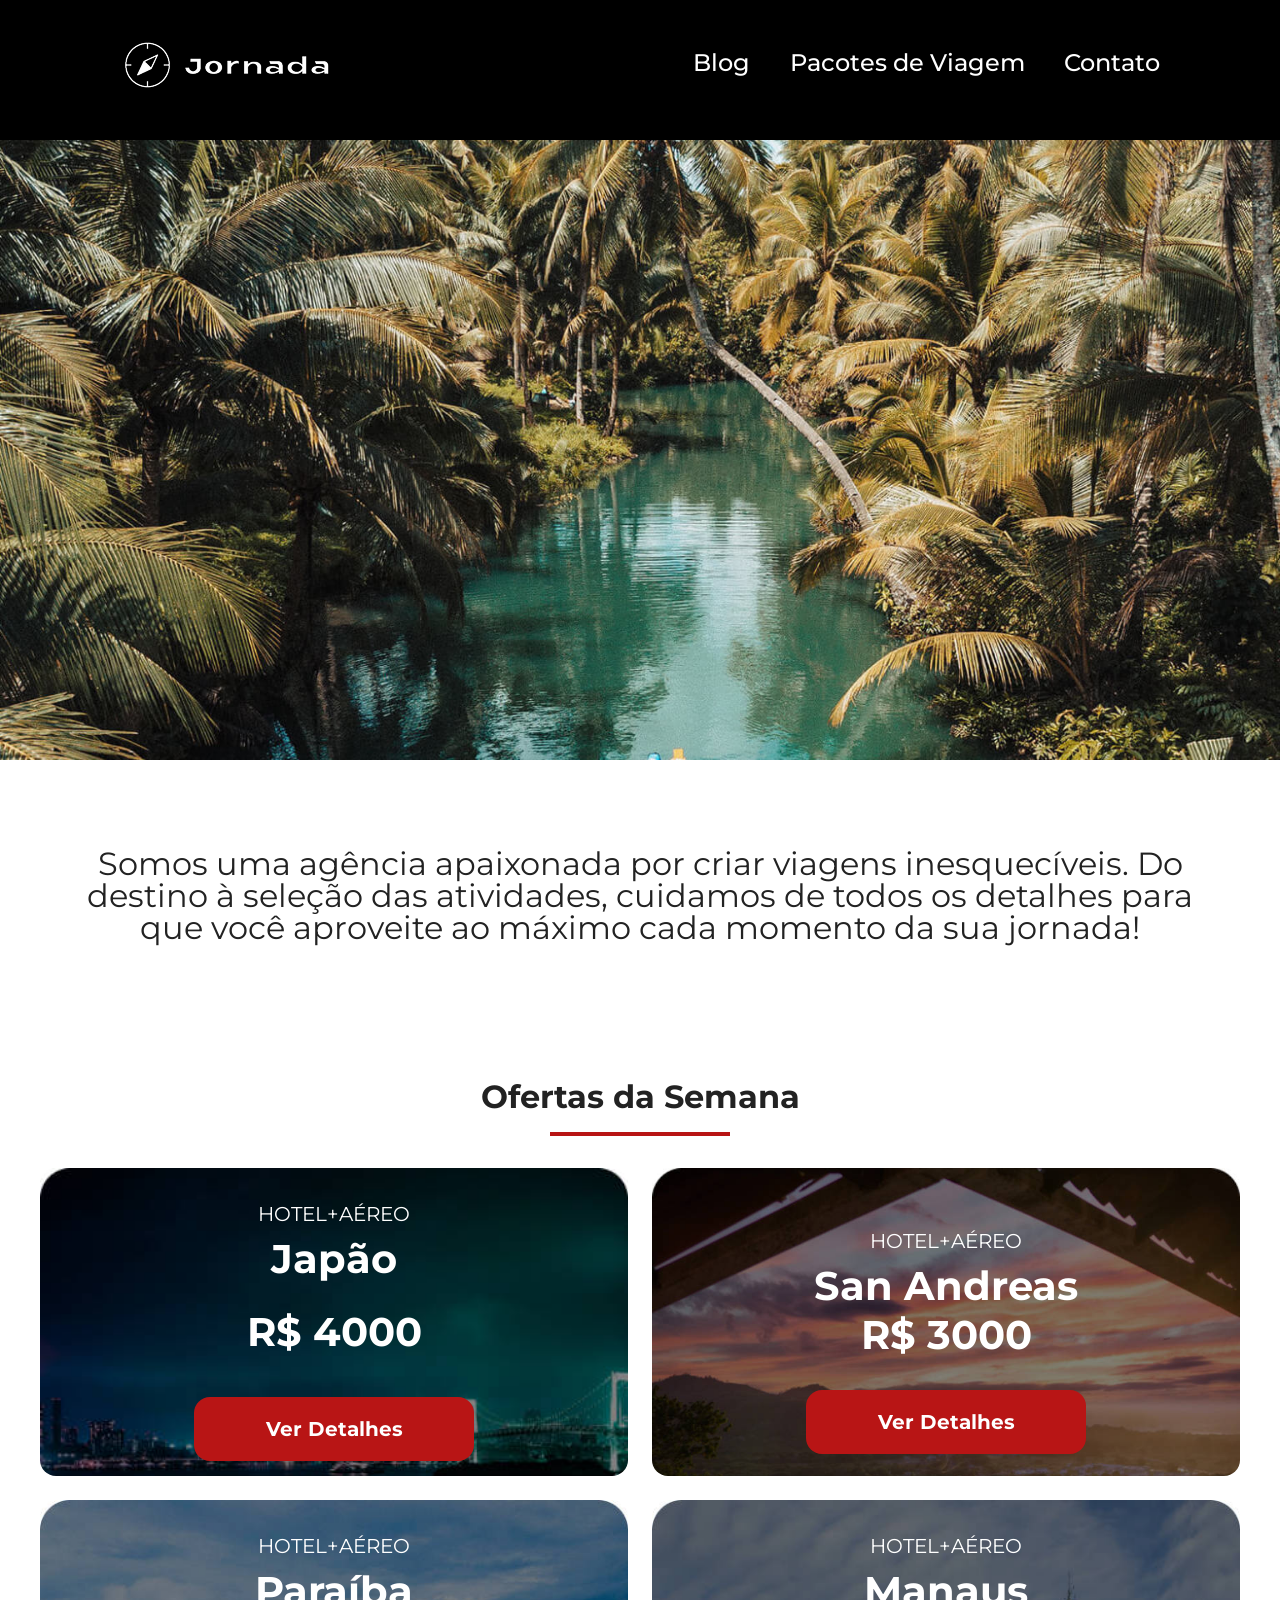
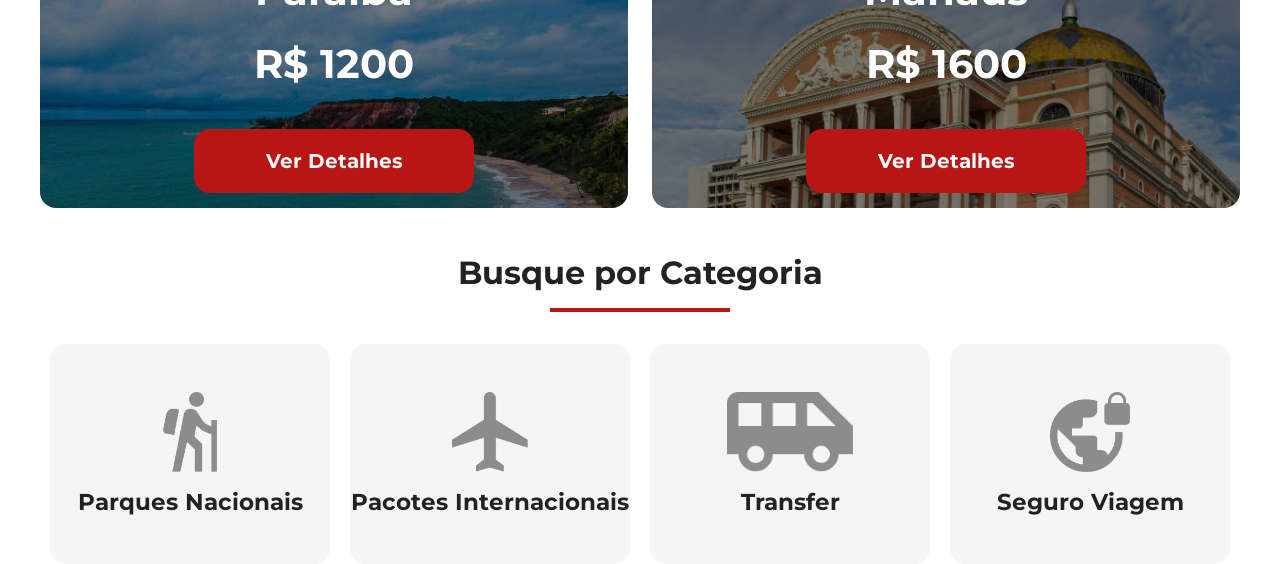
==== index.html @ b5d633c5 "Ajustes de tamanho responsivo" ====
<!doctype html>
<html lang="pt-br">

<head>
  <meta charset="UTF-8" />
  <meta name="viewport" content="width=device-width, initial-scale=1.0" />
  <link rel="stylesheet" href="css/style.css" />
  <link rel="icon" href="img/favico.png" />
  <title>Jornada Viagens</title>
</head>

<body>
  <header>
    <a class="logo" href="index.html" title="voltar para a pagina inicial">
      <img src="img/logo-preto.png" alt="Logo da Jornada" />
    </a>
    <div class="navigation-menu">
      <label for="menu">
        <img src="img/menu.png" alt="menu" />
      </label>
      <input type="checkbox" id="menu" hidden />
      <nav>
        <ul class="list-link">
          <li>
            <a href="blog.html" title="Acessar Blog" target="_blank">Blog</a>
          </li>
          <li>
            <a href="pacotes.html" title="Acessar Pacotes de Viagem" target="_blank">Pacotes de Viagem</a>
          </li>
          <li>
            <a href="contato.html" title="Acessar Contato" target="_blank">Contato</a>
          </li>
        </ul>
      </nav>
    </div>
  </header>
  <section class="hero">
    <div class="hero-img"></div>
    <h2>
      Somos uma agência apaixonada por criar viagens inesquecíveis. Do destino
      à seleção das atividades, cuidamos de todos os detalhes para que você
      aproveite ao máximo cada momento da sua jornada!
    </h2>
  </section>
  <section class="oferrs">
    <div class="section-title">
      <h2>Ofertas da Semana</h2>
      <hr />
    </div>
  </section>
  <section class="categories">
    <div class="offers-cards">
      <article class="card japao">
        <header>
          <p>HOTEL+AÉREO</p>
          <h3>Japão <br /><span> R$ 4000</span></h3>
        </header>
        <footer>
          <a href="#" class="button">Ver Detalhes</a>
        </footer>
      </article>

      <article class="card san andreas">
        <header>
          <p>HOTEL+AÉREO</p>
          <h3>San Andreas <br><span> R$ 3000</span></h3>
        </header>
        <footer>
          <a href="#" class="button">Ver Detalhes</a>
        </footer>
      </article>

      <article class="card paraiba">
        <header>
          <p>HOTEL+AÉREO</p>
          <h3>Paraíba <br /><span> R$ 1200</span></h3>
        </header>
        <footer>
          <a href="#" class="button">Ver Detalhes</a>
        </footer>
      </article>

      <article class="card manaus">
        <header>
          <p>HOTEL+AÉREO</p>
          <h3>Manaus <br /><span> R$ 1600</span></h3>
        </header>
        <footer>
          <a href="#" class="button">Ver Detalhes</a>
        </footer>
      </article>
    </div>
  </section>
  <section>
    <div class="section-title">
      <h2>Busque por Categoria</h2>
      <hr />
    </div>

    <div class="categories-container">
      <div class="categories-search">
        <img src="img/icon-pacotes-nacionais.png" alt="Icone de pacotes nacionais" class="categories-img">
        <a href="#" class="categories-a" target="_blank" title="ícone cinza representando uma pessoa viajando">Parques Nacionais</a>
      </div>
      <div class="categories-search">
        <img src="img/icon-pacotes-internacionais.png" alt="Icone de pacotes internacionais" class="categories-img">
        <a href="#" class="categories-a" target="_blank" title="ícone cinza representando um aviao">Pacotes Internacionais</a>
      </div>
      <div class="categories-search">
        <img src="img/icon-transfer.png" alt="Icone de transfer" class="categories-img">
        <a href="#" class="categories-a" target="_blank" title="ícone cinza representando um veículo">Transfer</a>
      </div>
      <div class="categories-search">
        <img src="img/icon-seguro-viagem.png" alt="Icone de seguro viagem" class="categories-img">
        <a href="#" class="categories-a" target="_blank" title="ícone cinza representando um planeta com um cadeado">Seguro Viagem</a>
      </div>
    </div>
  </section>
</body>

</html>
---- css/style.css ----
@import url(global.css);
@import url(header.css);
@import url(hero.css);
@import url(offers.css);
@import url(categories.css);
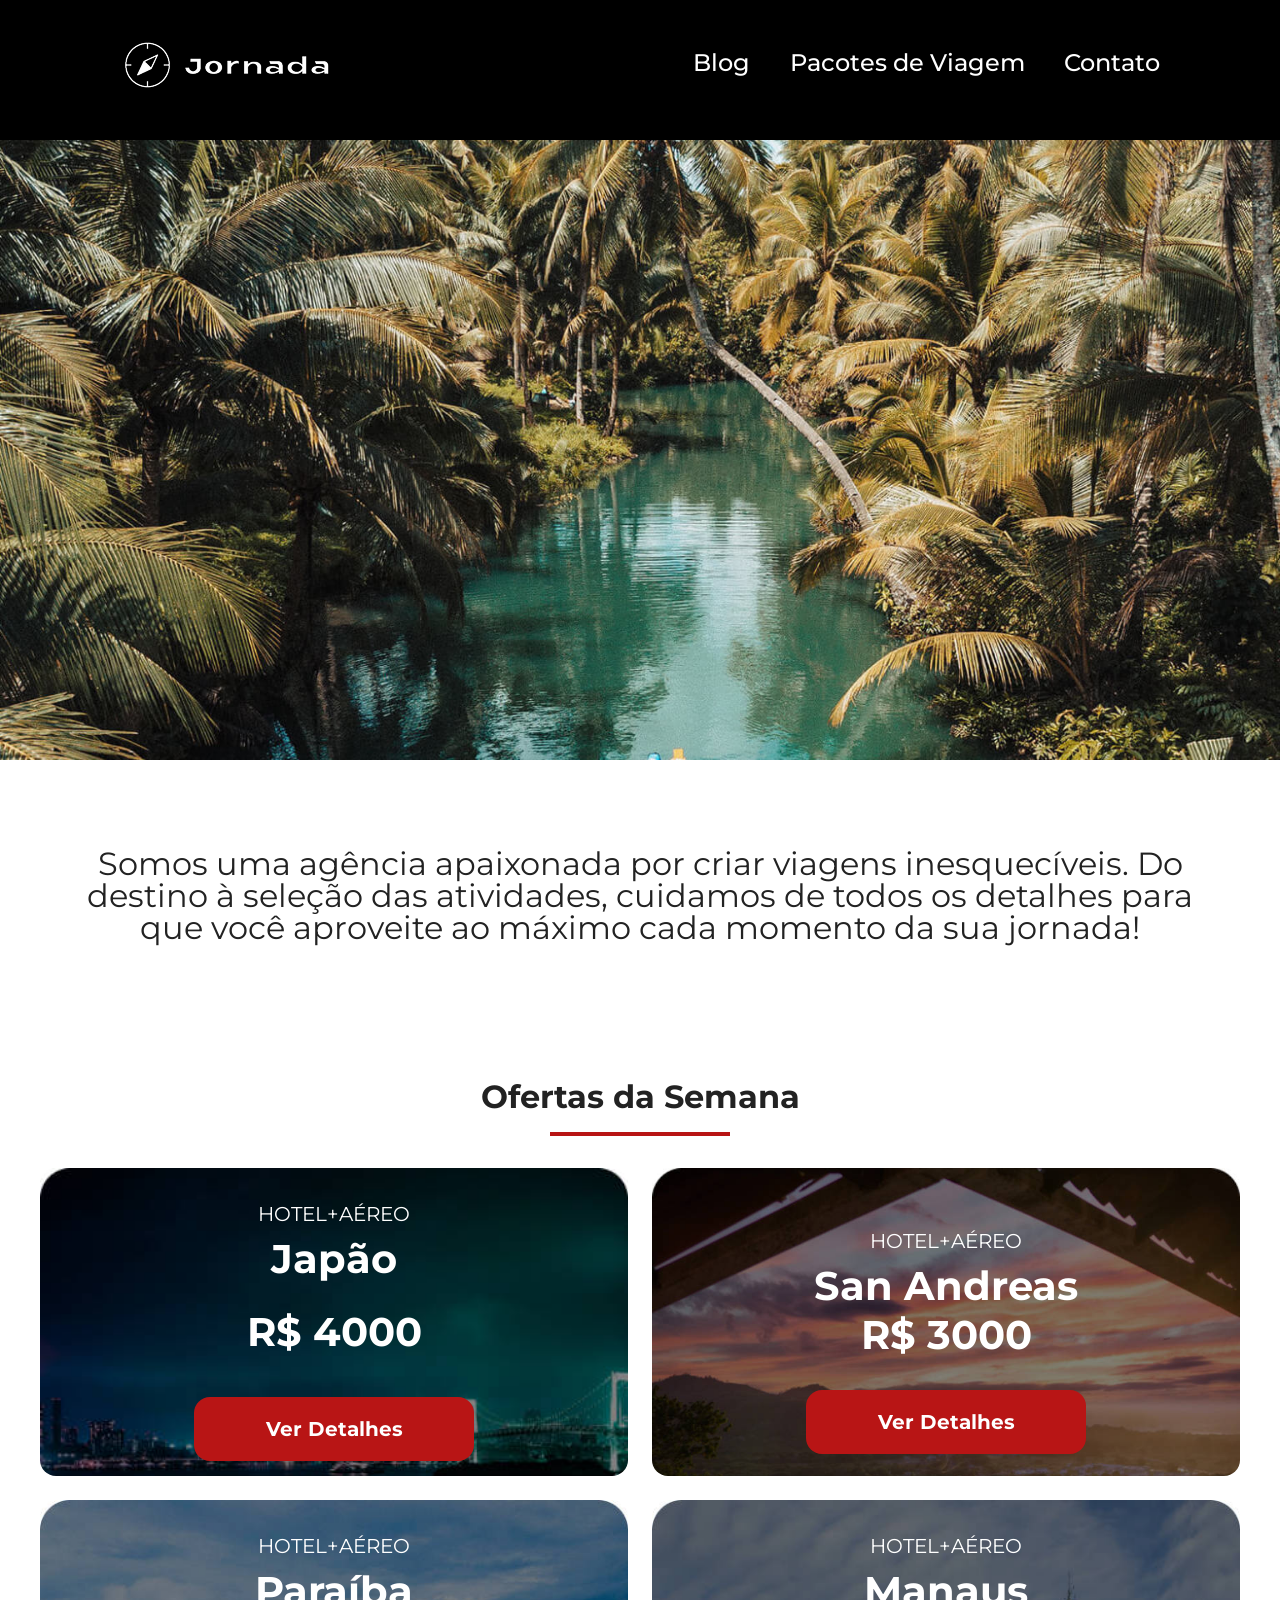
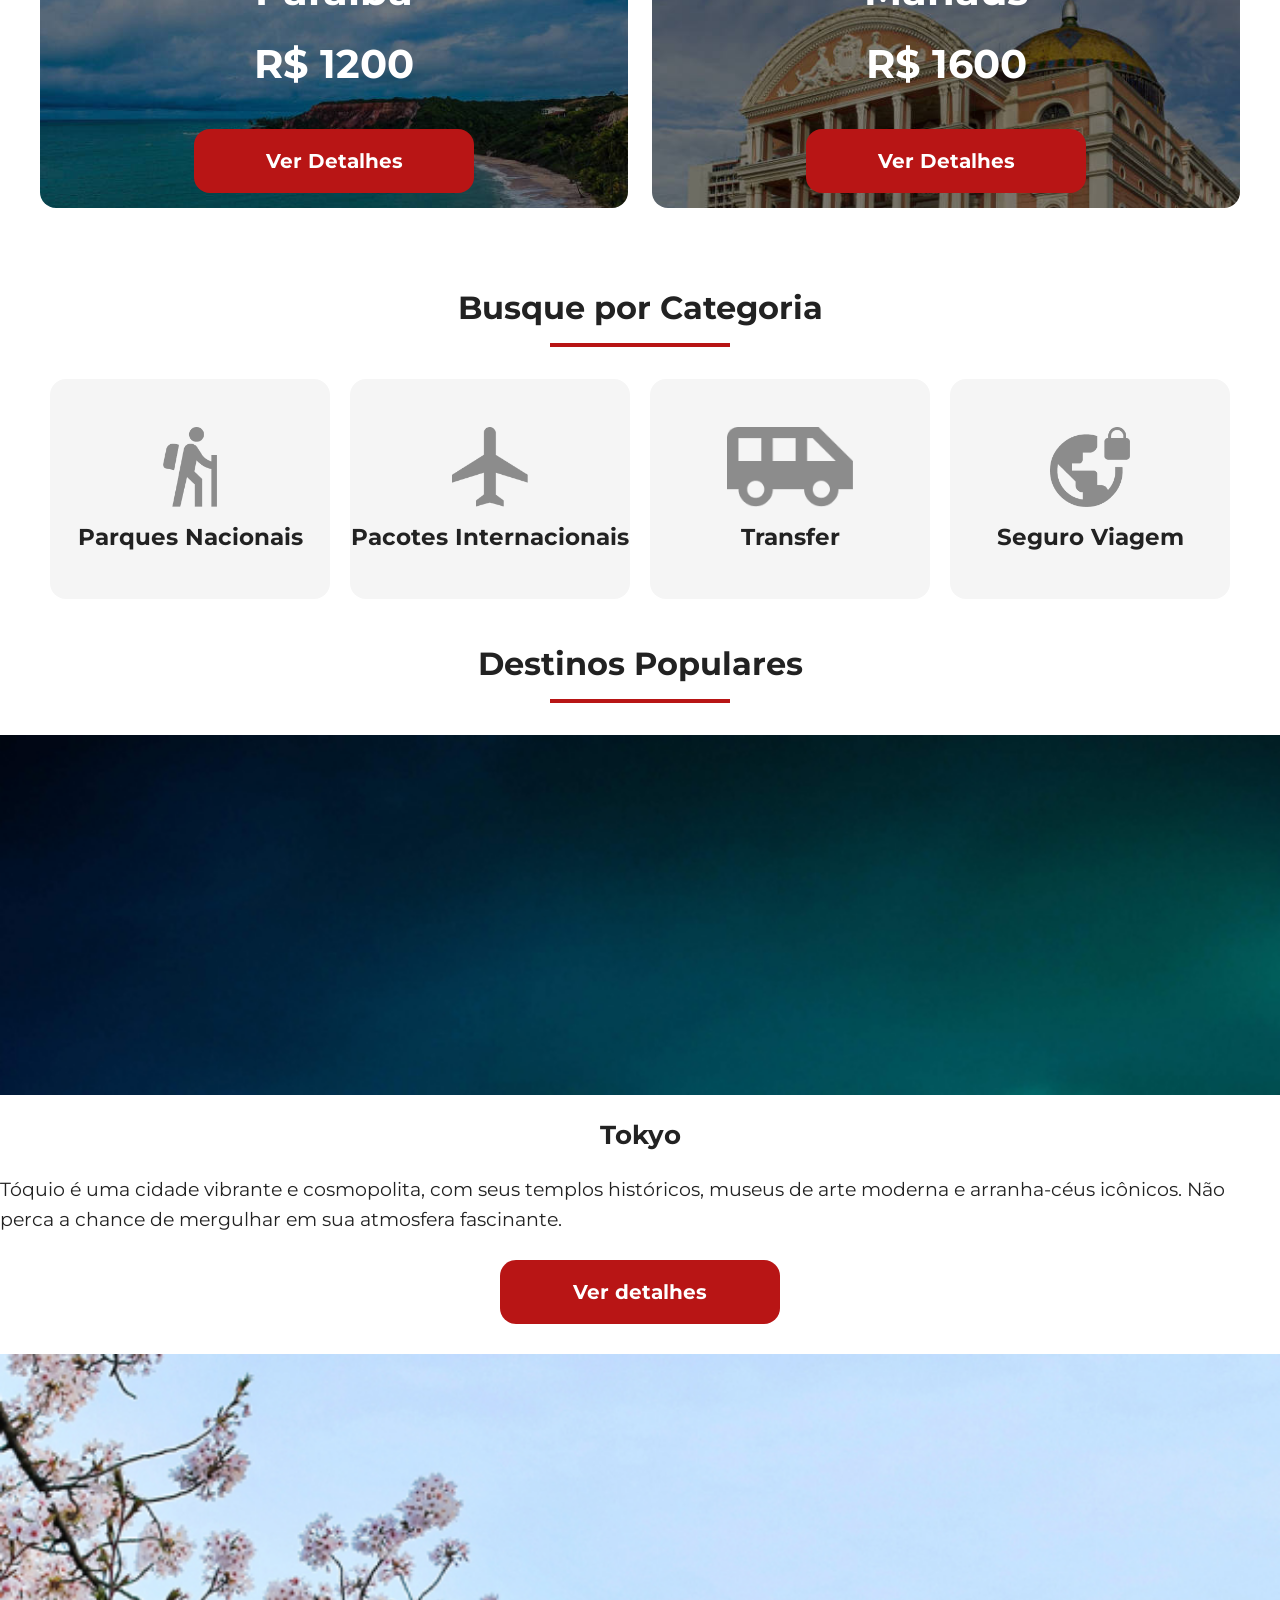
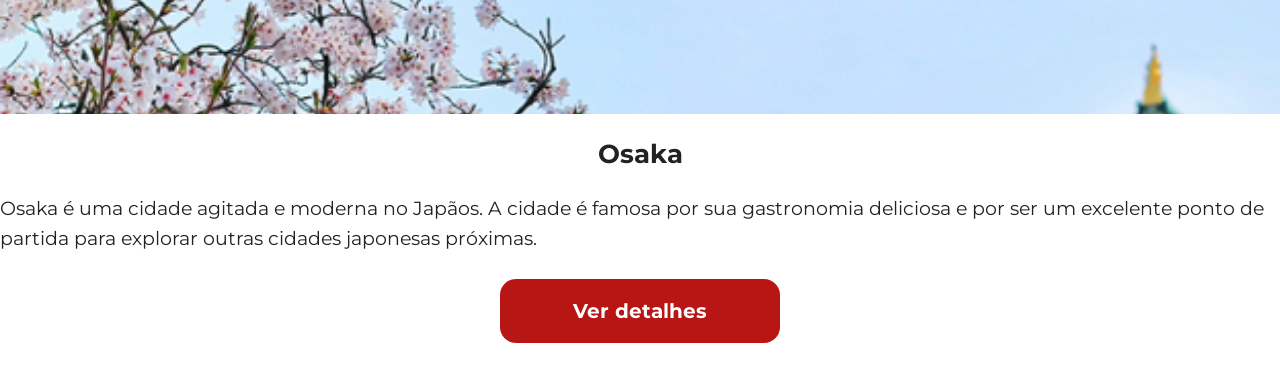
==== commit f58f5be5: "Adiciona destinos" ====
--- a/index.html
+++ b/index.html
@@ -100,11 +100,13 @@
     <div class="categories-container">
       <div class="categories-search">
         <img src="img/icon-pacotes-nacionais.png" alt="Icone de pacotes nacionais" class="categories-img">
-        <a href="#" class="categories-a" target="_blank" title="ícone cinza representando uma pessoa viajando">Parques Nacionais</a>
+        <a href="#" class="categories-a" target="_blank" title="ícone cinza representando uma pessoa viajando">Parques
+          Nacionais</a>
       </div>
       <div class="categories-search">
         <img src="img/icon-pacotes-internacionais.png" alt="Icone de pacotes internacionais" class="categories-img">
-        <a href="#" class="categories-a" target="_blank" title="ícone cinza representando um aviao">Pacotes Internacionais</a>
+        <a href="#" class="categories-a" target="_blank" title="ícone cinza representando um aviao">Pacotes
+          Internacionais</a>
       </div>
       <div class="categories-search">
         <img src="img/icon-transfer.png" alt="Icone de transfer" class="categories-img">
@@ -112,9 +114,41 @@
       </div>
       <div class="categories-search">
         <img src="img/icon-seguro-viagem.png" alt="Icone de seguro viagem" class="categories-img">
-        <a href="#" class="categories-a" target="_blank" title="ícone cinza representando um planeta com um cadeado">Seguro Viagem</a>
+        <a href="#" class="categories-a" target="_blank"
+          title="ícone cinza representando um planeta com um cadeado">Seguro Viagem</a>
       </div>
     </div>
+  </section>
+
+  <section class="destinations">
+    <div class="section-title">
+      <h2>Destinos Populares</h2>
+      <hr>
+    </div>
+    <div class="destination-items">
+      <article class="item">
+        <header>
+          <div class="destination-img-tokyo"></div>
+          <h4 class="title-destination">Tokyo</h4>
+          <p class="text-destination">Tóquio é uma cidade vibrante e cosmopolita, com seus templos históricos, museus de arte moderna e
+            arranha-céus icônicos. Não perca a chance de mergulhar em sua atmosfera fascinante.</p>
+        </header>
+        <footer class="button-destination">
+          <a href="#" class="button">Ver detalhes</a>
+        </footer>
+      </article>
+      <article class="item">
+        <header>
+          <div class="destination-img-osaka"></div>
+          <h4 class="title-destination">Osaka</h4>
+          <p class="text-destination">Osaka é uma cidade agitada e moderna no Japãos. A cidade é famosa por sua gastronomia deliciosa e por ser um excelente ponto de partida para explorar outras cidades japonesas próximas.</p>
+        </header>
+        <footer class="button-destination">
+          <a href="#" class="button">Ver detalhes</a>
+        </footer>
+      </article>
+    </div>
+
   </section>
 </body>
 
--- a/css/style.css
+++ b/css/style.css
@@ -2,4 +2,5 @@
 @import url(header.css);
 @import url(hero.css);
 @import url(offers.css);
-@import url(categories.css);+@import url(categories.css);
+@import url(destination.css);
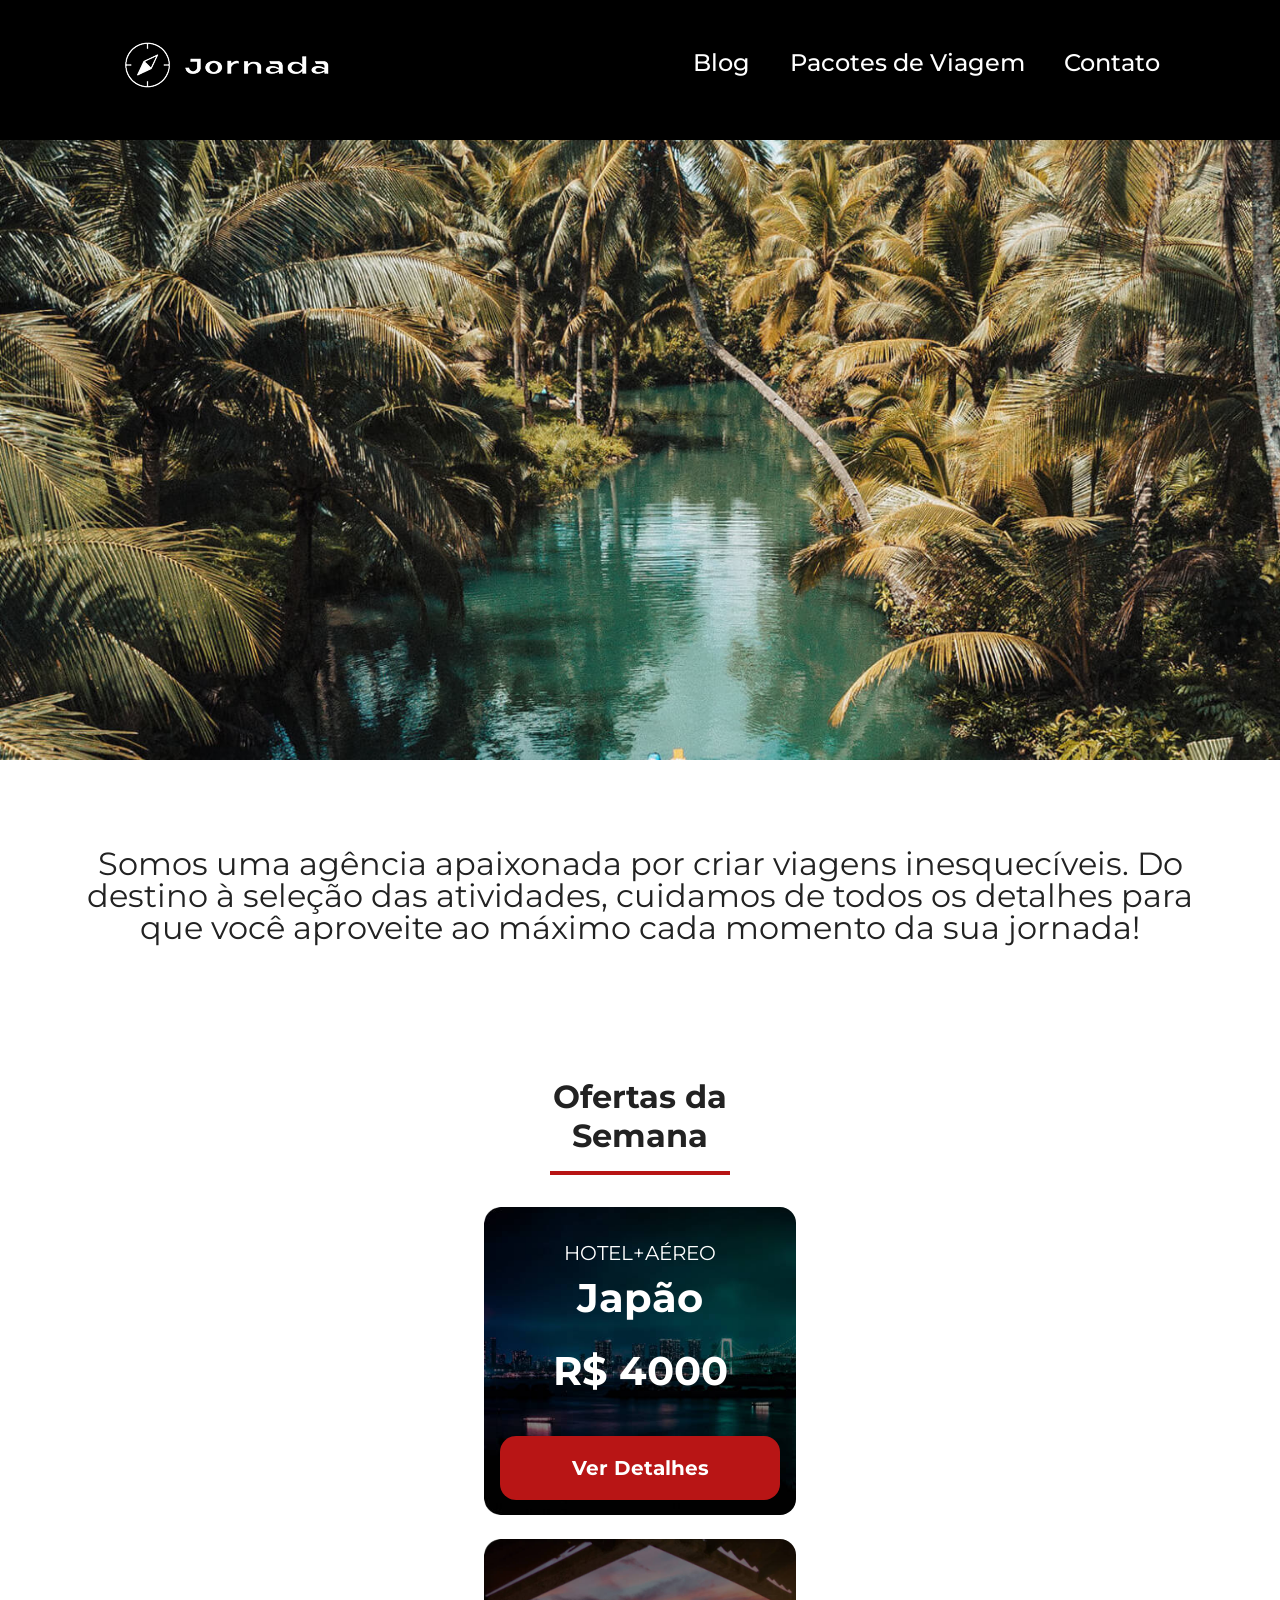
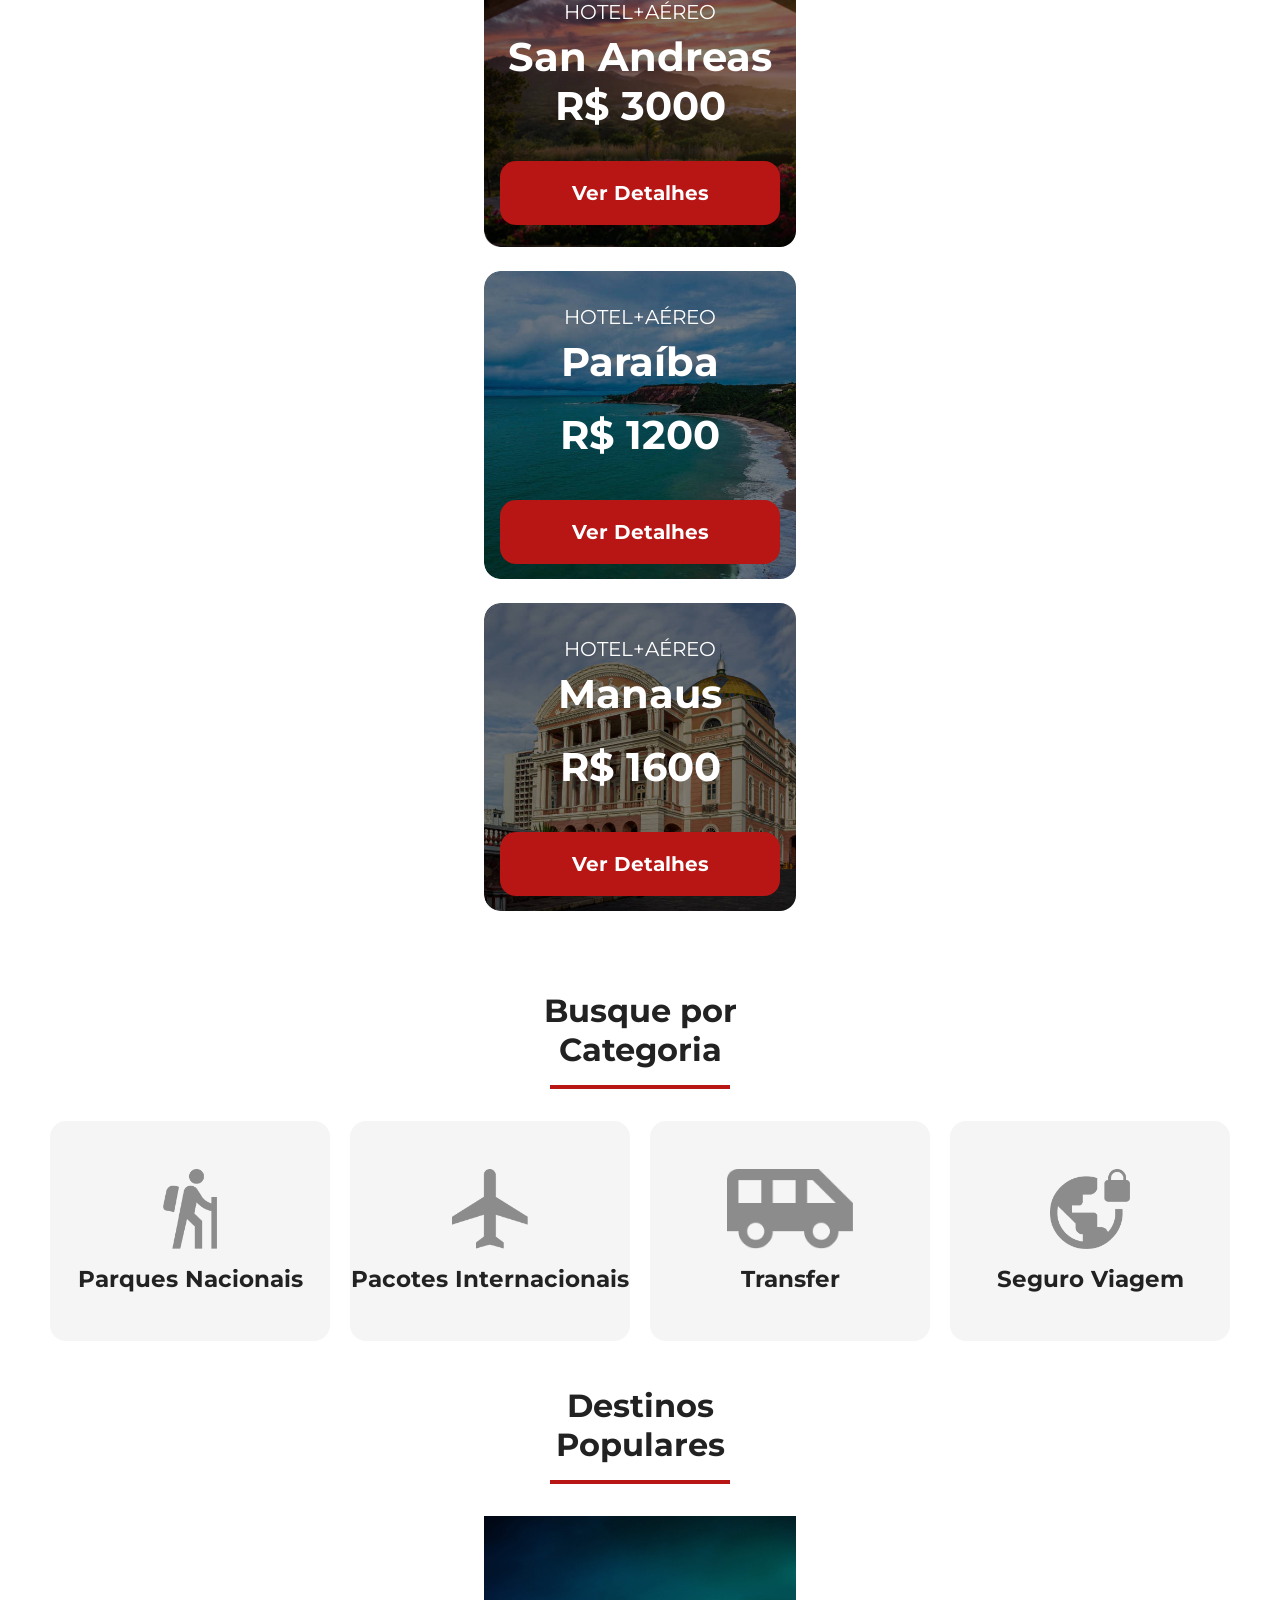
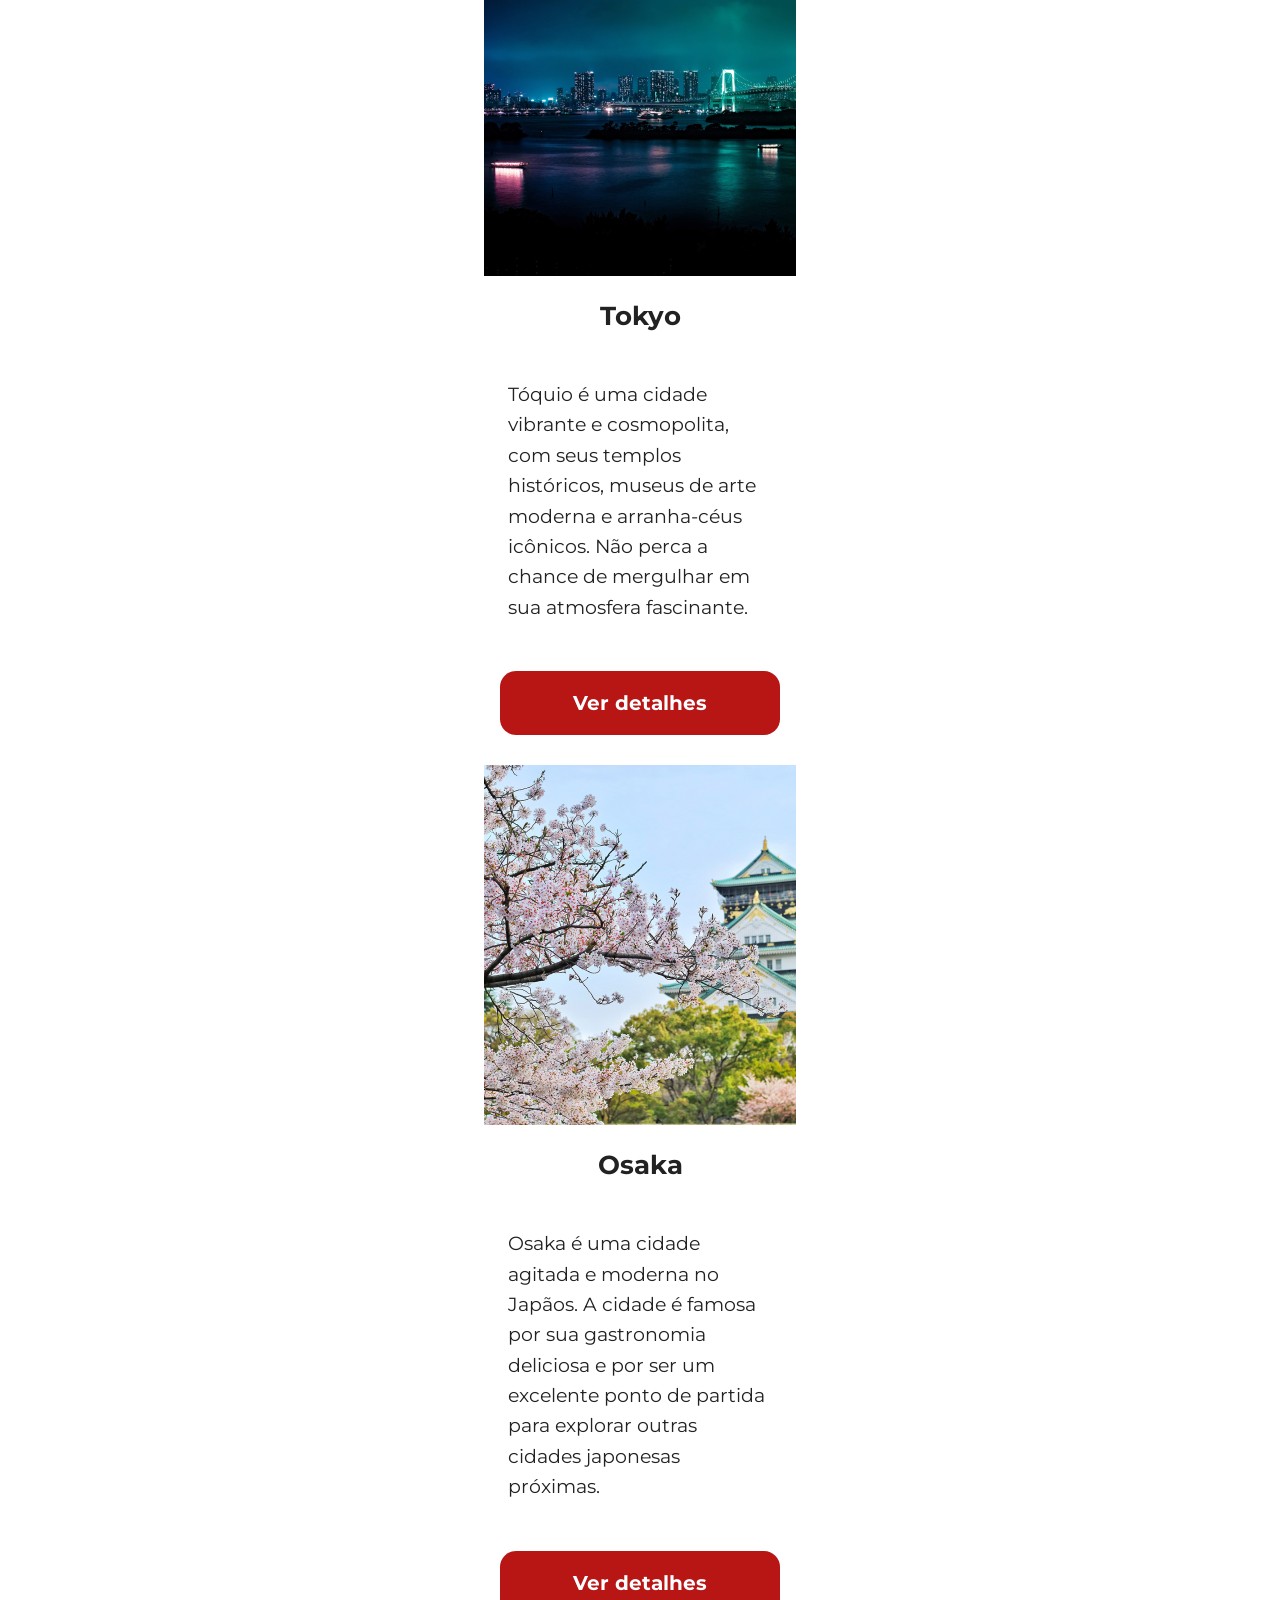
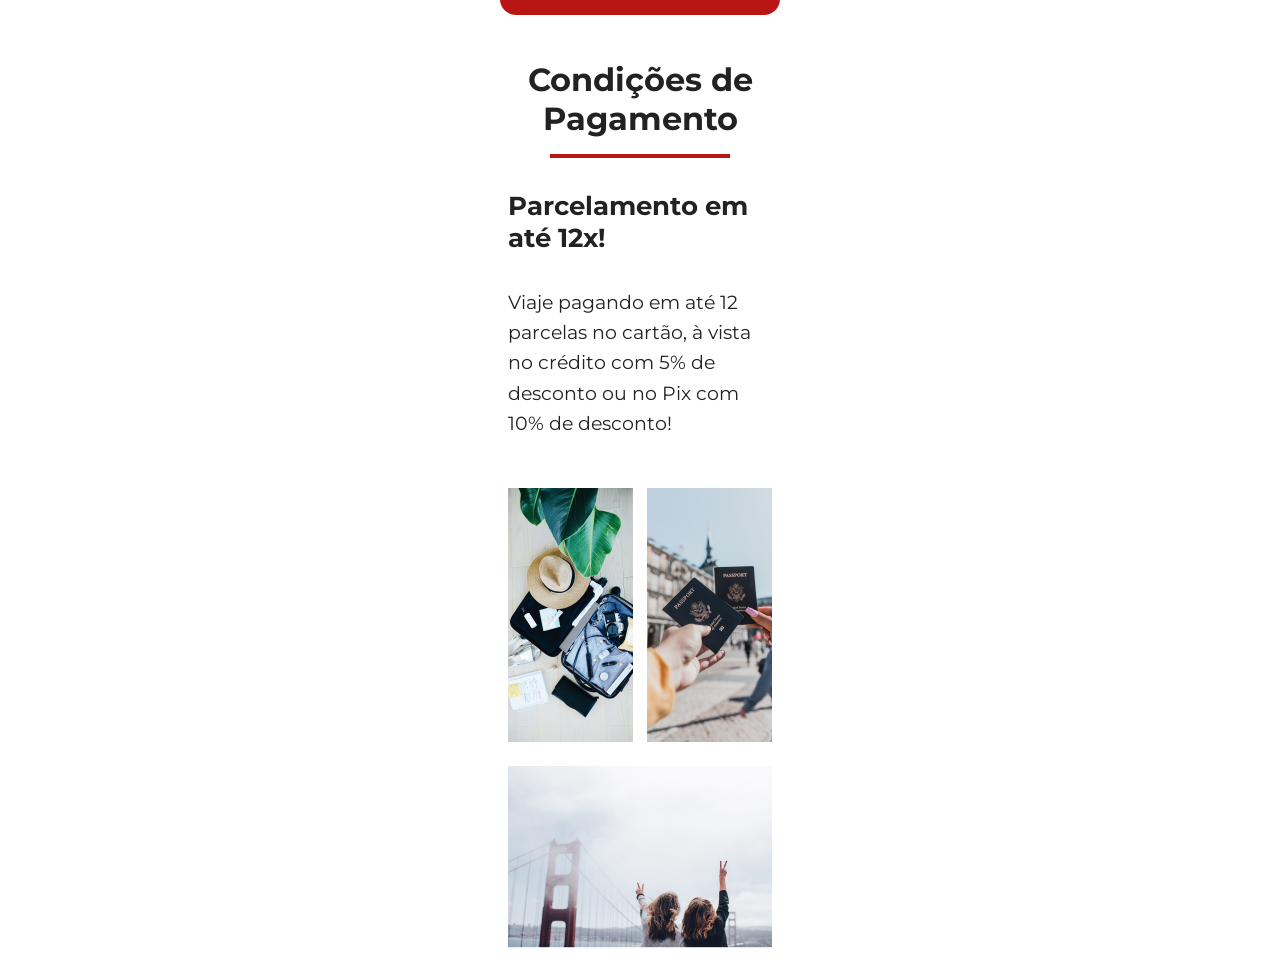
==== commit 9c58a4c2: "Adiciona area de pagamento e destinos" ====
--- a/index.html
+++ b/index.html
@@ -130,7 +130,8 @@
         <header>
           <div class="destination-img-tokyo"></div>
           <h4 class="title-destination">Tokyo</h4>
-          <p class="text-destination">Tóquio é uma cidade vibrante e cosmopolita, com seus templos históricos, museus de arte moderna e
+          <p class="text-destination">Tóquio é uma cidade vibrante e cosmopolita, com seus templos históricos, museus de
+            arte moderna e
             arranha-céus icônicos. Não perca a chance de mergulhar em sua atmosfera fascinante.</p>
         </header>
         <footer class="button-destination">
@@ -141,13 +142,35 @@
         <header>
           <div class="destination-img-osaka"></div>
           <h4 class="title-destination">Osaka</h4>
-          <p class="text-destination">Osaka é uma cidade agitada e moderna no Japãos. A cidade é famosa por sua gastronomia deliciosa e por ser um excelente ponto de partida para explorar outras cidades japonesas próximas.</p>
+          <p class="text-destination">Osaka é uma cidade agitada e moderna no Japãos. A cidade é famosa por sua
+            gastronomia deliciosa e por ser um excelente ponto de partida para explorar outras cidades japonesas
+            próximas.</p>
         </header>
         <footer class="button-destination">
           <a href="#" class="button">Ver detalhes</a>
         </footer>
       </article>
     </div>
+  </section>
+
+  <section>
+    <div class="section-title">
+      <h2>Condições de Pagamento</h2>
+      <hr>
+    </div>
+    <div>
+      <h4 class="title-payment">Parcelamento em até 12x!</h4>
+      <p class="text-payment">Viaje pagando em até 12 parcelas no cartão, à vista no crédito com 5% de desconto ou no
+        Pix com 10% de desconto! </p>
+    </div>
+
+    <article class="img-trip">
+      <div class="trip1"></div>
+      <div class="trip2"></div>
+    </article>
+    <article class="img-full-trip">
+      <div class="trip3"></div>
+    </article>
 
   </section>
 </body>
--- a/css/style.css
+++ b/css/style.css
@@ -3,4 +3,5 @@
 @import url(hero.css);
 @import url(offers.css);
 @import url(categories.css);
-@import url(destination.css);+@import url(destination.css);
+@import url(payment.css);
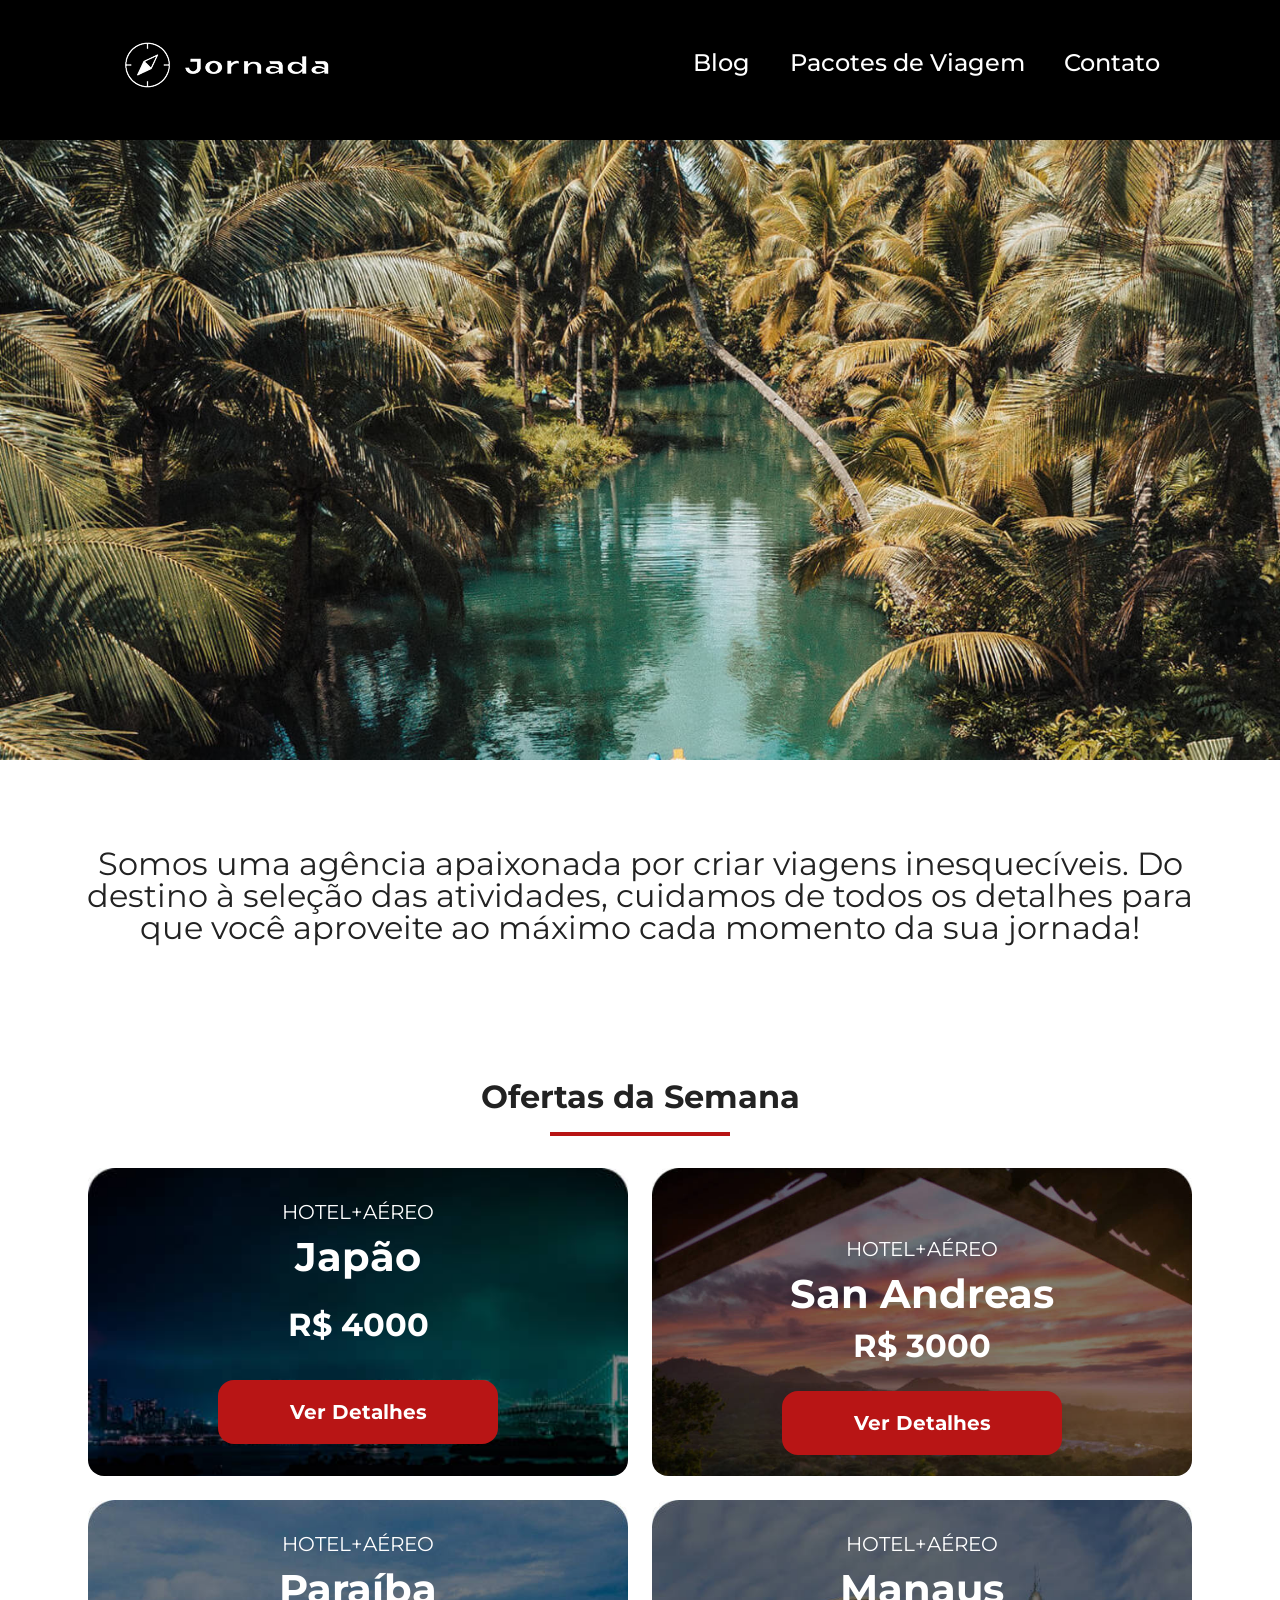
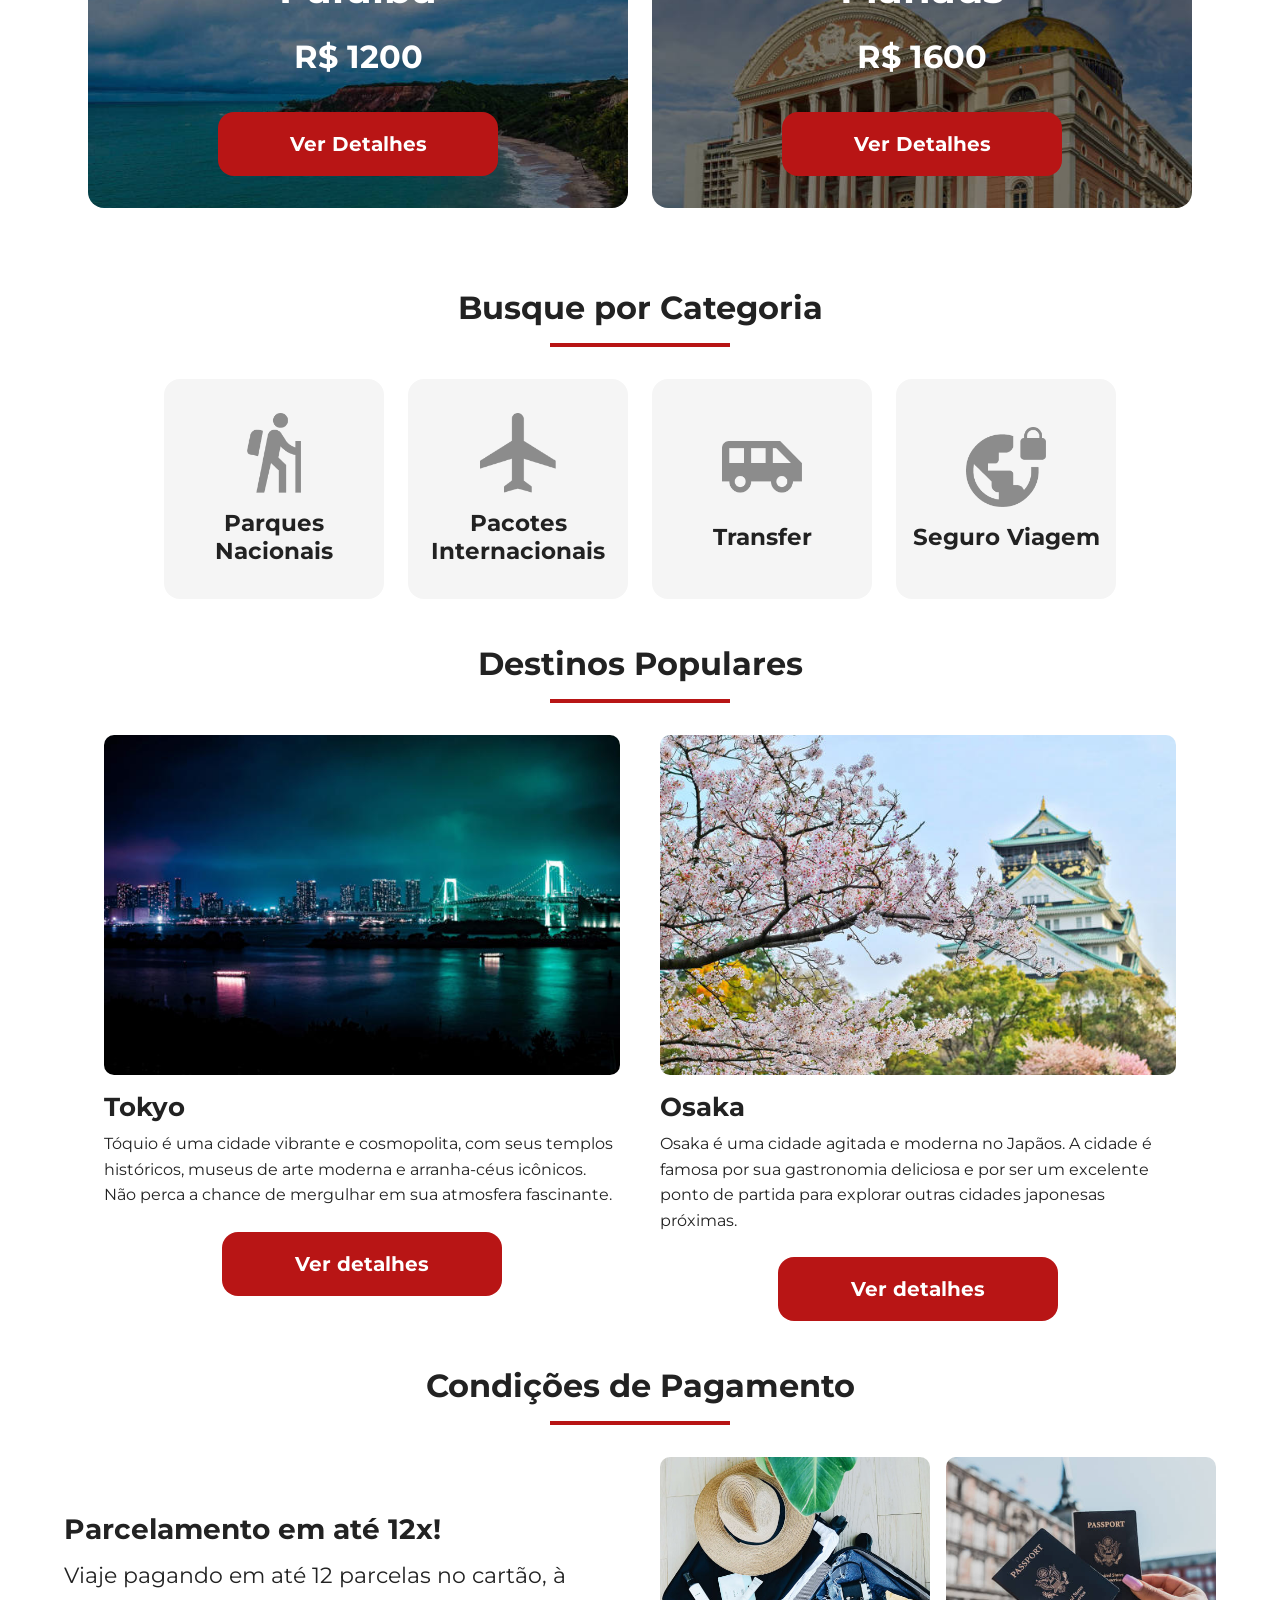
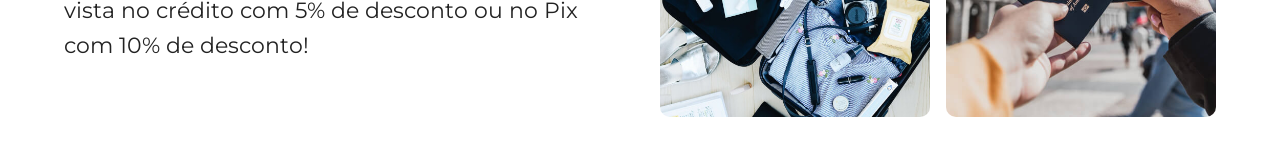
==== commit 599d3007: "Correcao de tamanhos responsivos" ====
--- a/index.html
+++ b/index.html
@@ -135,7 +135,7 @@
             arranha-céus icônicos. Não perca a chance de mergulhar em sua atmosfera fascinante.</p>
         </header>
         <footer class="button-destination">
-          <a href="#" class="button">Ver detalhes</a>
+          <a href="#" class="button"> Ver detalhes</a>
         </footer>
       </article>
       <article class="item">
@@ -153,24 +153,28 @@
     </div>
   </section>
 
-  <section>
-    <div class="section-title">
-      <h2>Condições de Pagamento</h2>
-      <hr>
-    </div>
-    <div>
+  <section> 
+  <div class="section-title">
+    <h2>Condições de Pagamento</h2>
+    <hr>
+  </div>
+
+  <div class="payment-content">
+    <div class="payment-text">
       <h4 class="title-payment">Parcelamento em até 12x!</h4>
-      <p class="text-payment">Viaje pagando em até 12 parcelas no cartão, à vista no crédito com 5% de desconto ou no
-        Pix com 10% de desconto! </p>
+      <p class="text-payment">Viaje pagando em até 12 parcelas no cartão, à vista no crédito com 5% de desconto ou no Pix com 10% de desconto!</p>
     </div>
 
     <article class="img-trip">
       <div class="trip1"></div>
       <div class="trip2"></div>
     </article>
-    <article class="img-full-trip">
-      <div class="trip3"></div>
-    </article>
+  </div> 
+
+  <article class="img-full-trip">
+    <div class="trip3"></div>
+  </article>
+</section>
 
   </section>
 </body>
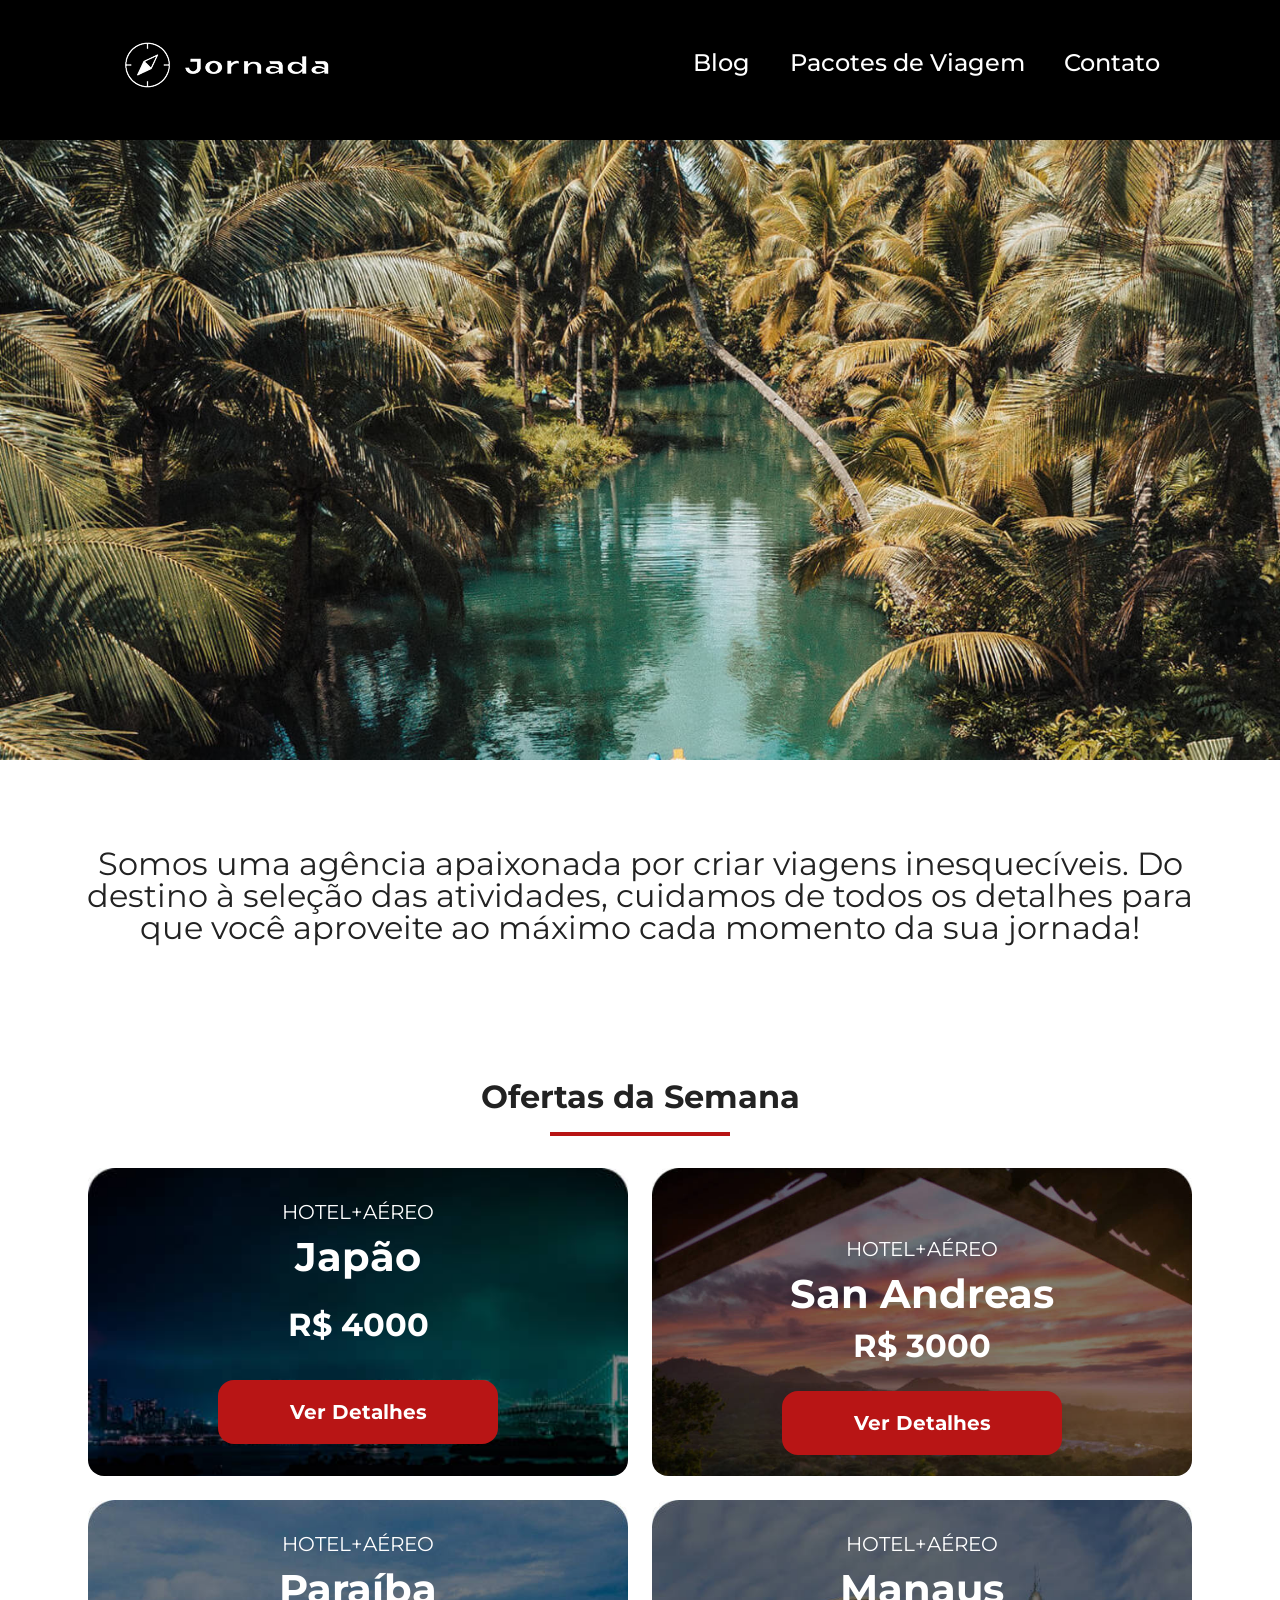
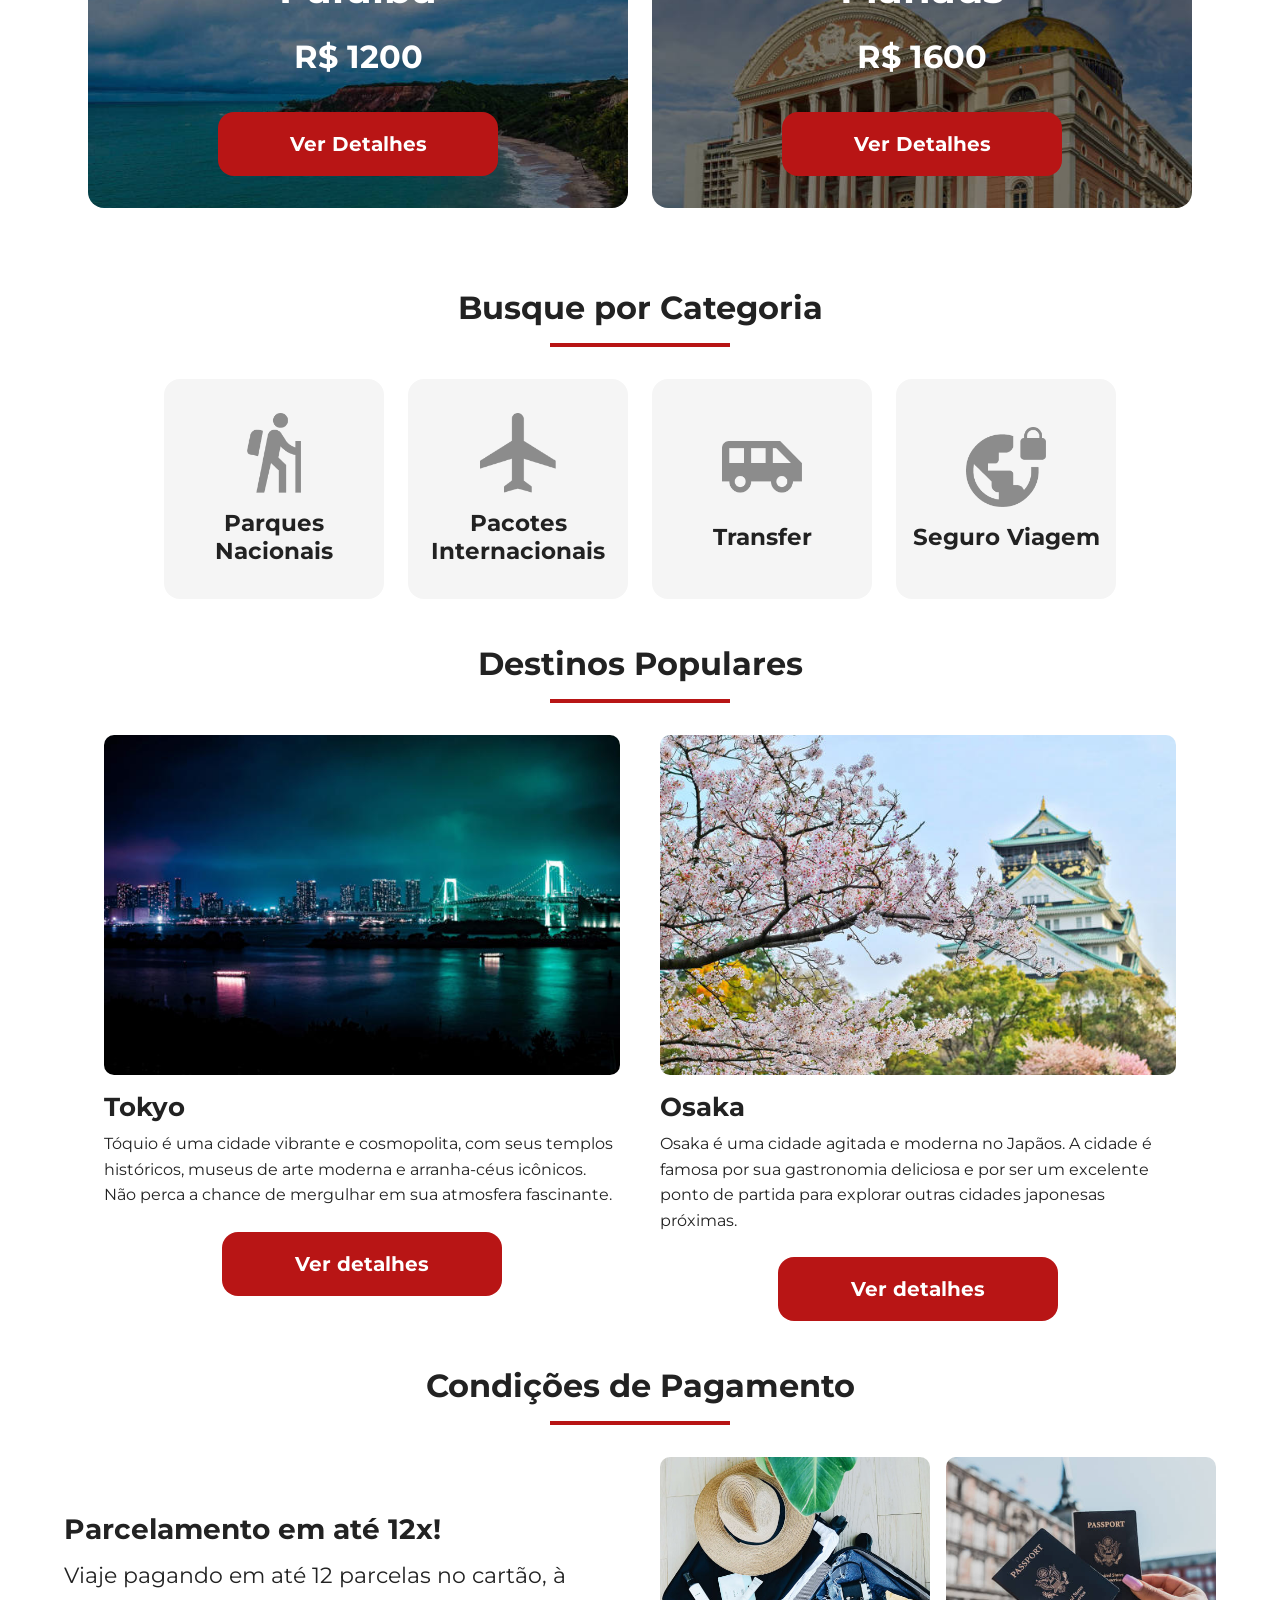
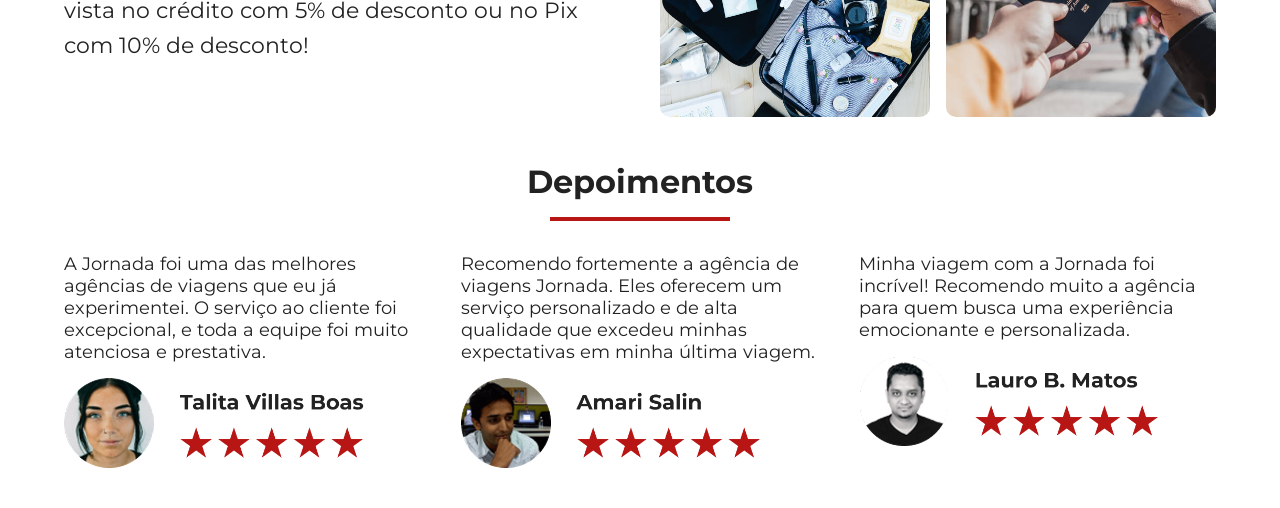
==== commit 72d86cbe: "Adiciona campo de feedback" ====
--- a/index.html
+++ b/index.html
@@ -153,29 +153,52 @@
     </div>
   </section>
 
-  <section> 
-  <div class="section-title">
-    <h2>Condições de Pagamento</h2>
-    <hr>
-  </div>
-
-  <div class="payment-content">
-    <div class="payment-text">
-      <h4 class="title-payment">Parcelamento em até 12x!</h4>
-      <p class="text-payment">Viaje pagando em até 12 parcelas no cartão, à vista no crédito com 5% de desconto ou no Pix com 10% de desconto!</p>
-    </div>
-
-    <article class="img-trip">
-      <div class="trip1"></div>
-      <div class="trip2"></div>
+  <section>
+    <div class="section-title">
+      <h2>Condições de Pagamento</h2>
+      <hr>
+    </div>
+
+    <div class="payment-content">
+      <div class="payment-text">
+        <h4 class="title-payment">Parcelamento em até 12x!</h4>
+        <p class="text-payment">Viaje pagando em até 12 parcelas no cartão, à vista no crédito com 5% de desconto ou no
+          Pix com 10% de desconto!</p>
+      </div>
+
+      <article class="img-trip">
+        <div class="trip1"></div>
+        <div class="trip2"></div>
+      </article>
+    </div>
+
+    <article class="img-full-trip">
+      <div class="trip3"></div>
     </article>
-  </div> 
-
-  <article class="img-full-trip">
-    <div class="trip3"></div>
-  </article>
-</section>
-
+  </section>
+
+  <section class="feedbacks">
+    <div class="section-title">
+      <h2>Depoimentos</h2>
+      <hr>
+    </div>
+    <div class="feedbacks-container">
+      <div class="feedback-item">
+        <p class="text-feedback">A Jornada foi uma das melhores agências de viagens que eu já experimentei. O serviço ao
+          cliente foi excepcional, e toda a equipe foi muito atenciosa e prestativa.</p>
+        <div class="feedback-talita"></div>
+      </div>
+      <div class="feedback-item">
+        <p class="text-feedback">Recomendo fortemente a agência de viagens Jornada. Eles oferecem um serviço
+          personalizado e de alta qualidade que excedeu minhas expectativas em minha última viagem.</p>
+        <div class="feedback-amari"></div>
+      </div>
+      <div class="feedback-item">
+        <p class="text-feedback">Minha viagem com a Jornada foi incrível! Recomendo muito a agência para quem busca uma
+          experiência emocionante e personalizada.</p>
+        <div class="feedback-lauro"></div>
+      </div>
+    </div>
   </section>
 </body>
 
--- a/css/style.css
+++ b/css/style.css
@@ -4,4 +4,5 @@
 @import url(offers.css);
 @import url(categories.css);
 @import url(destination.css);
-@import url(payment.css);+@import url(payment.css);
+@import url(feedbacks.css);
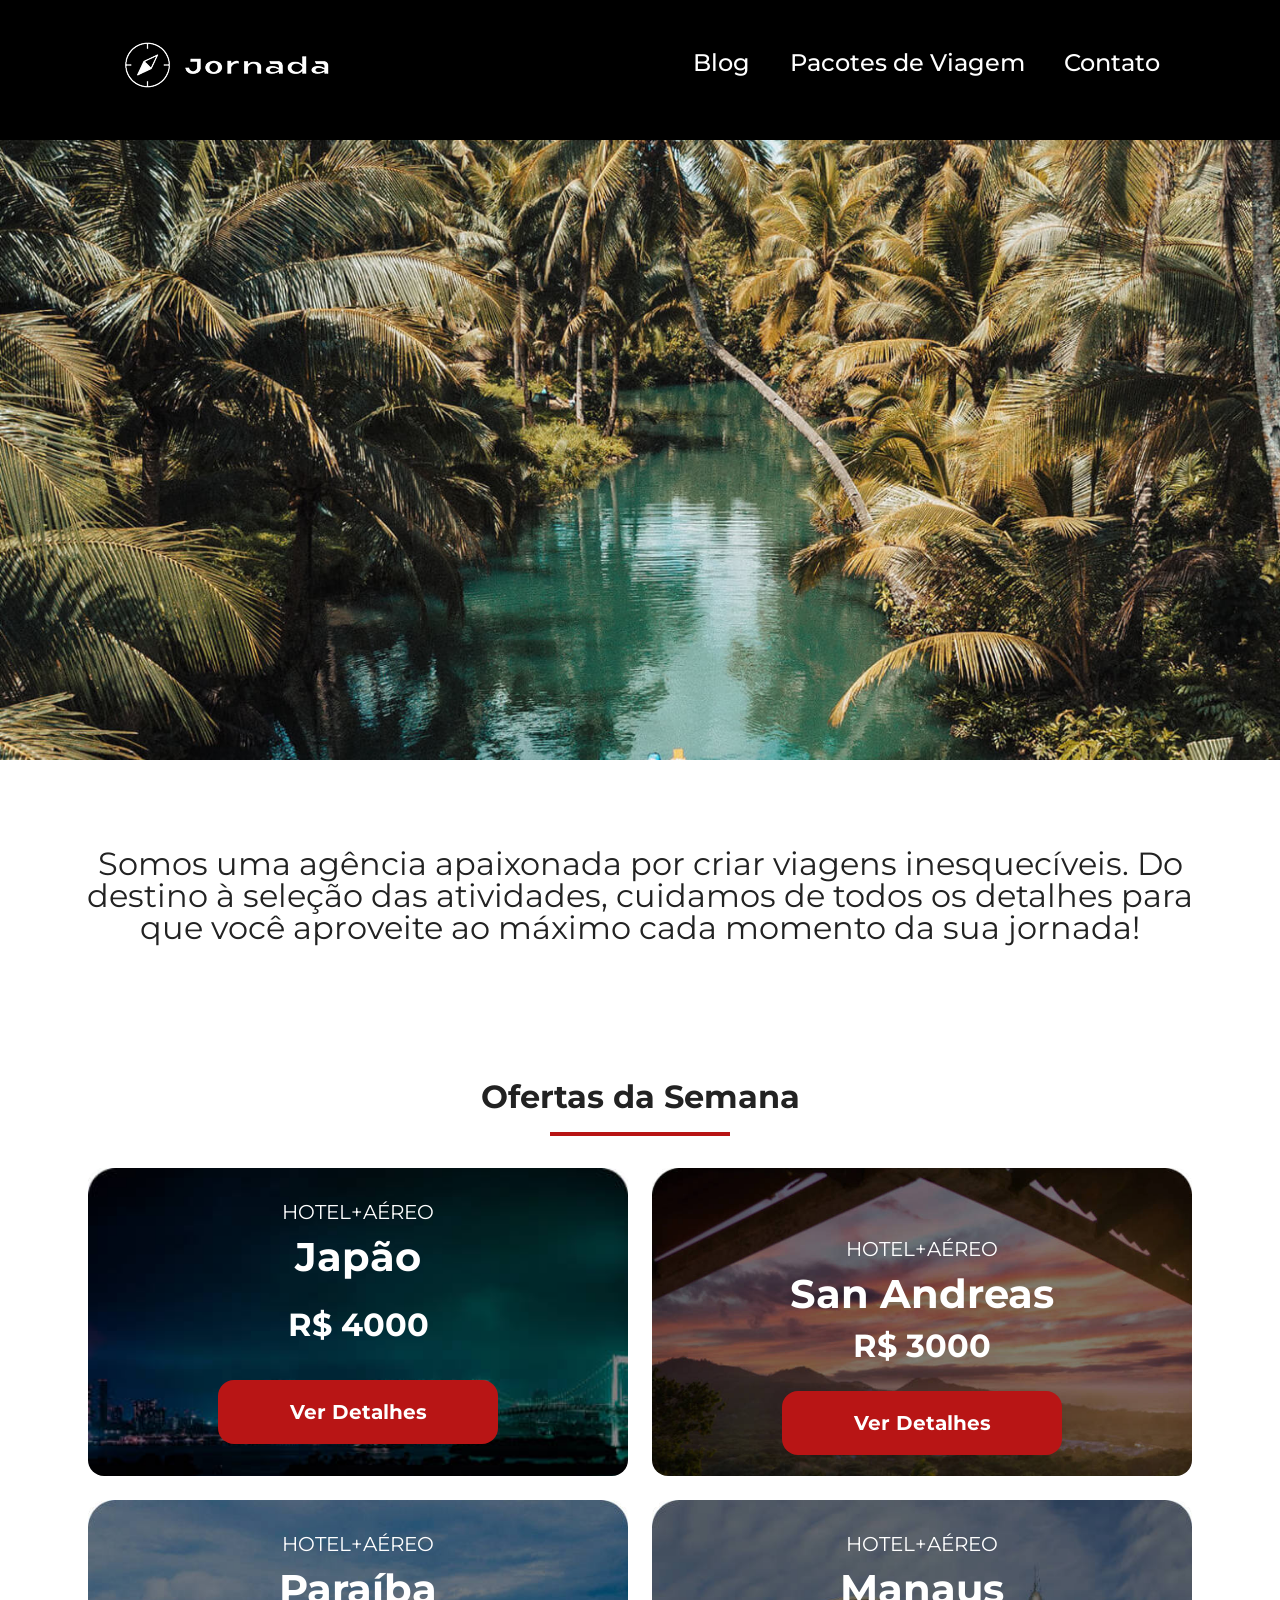
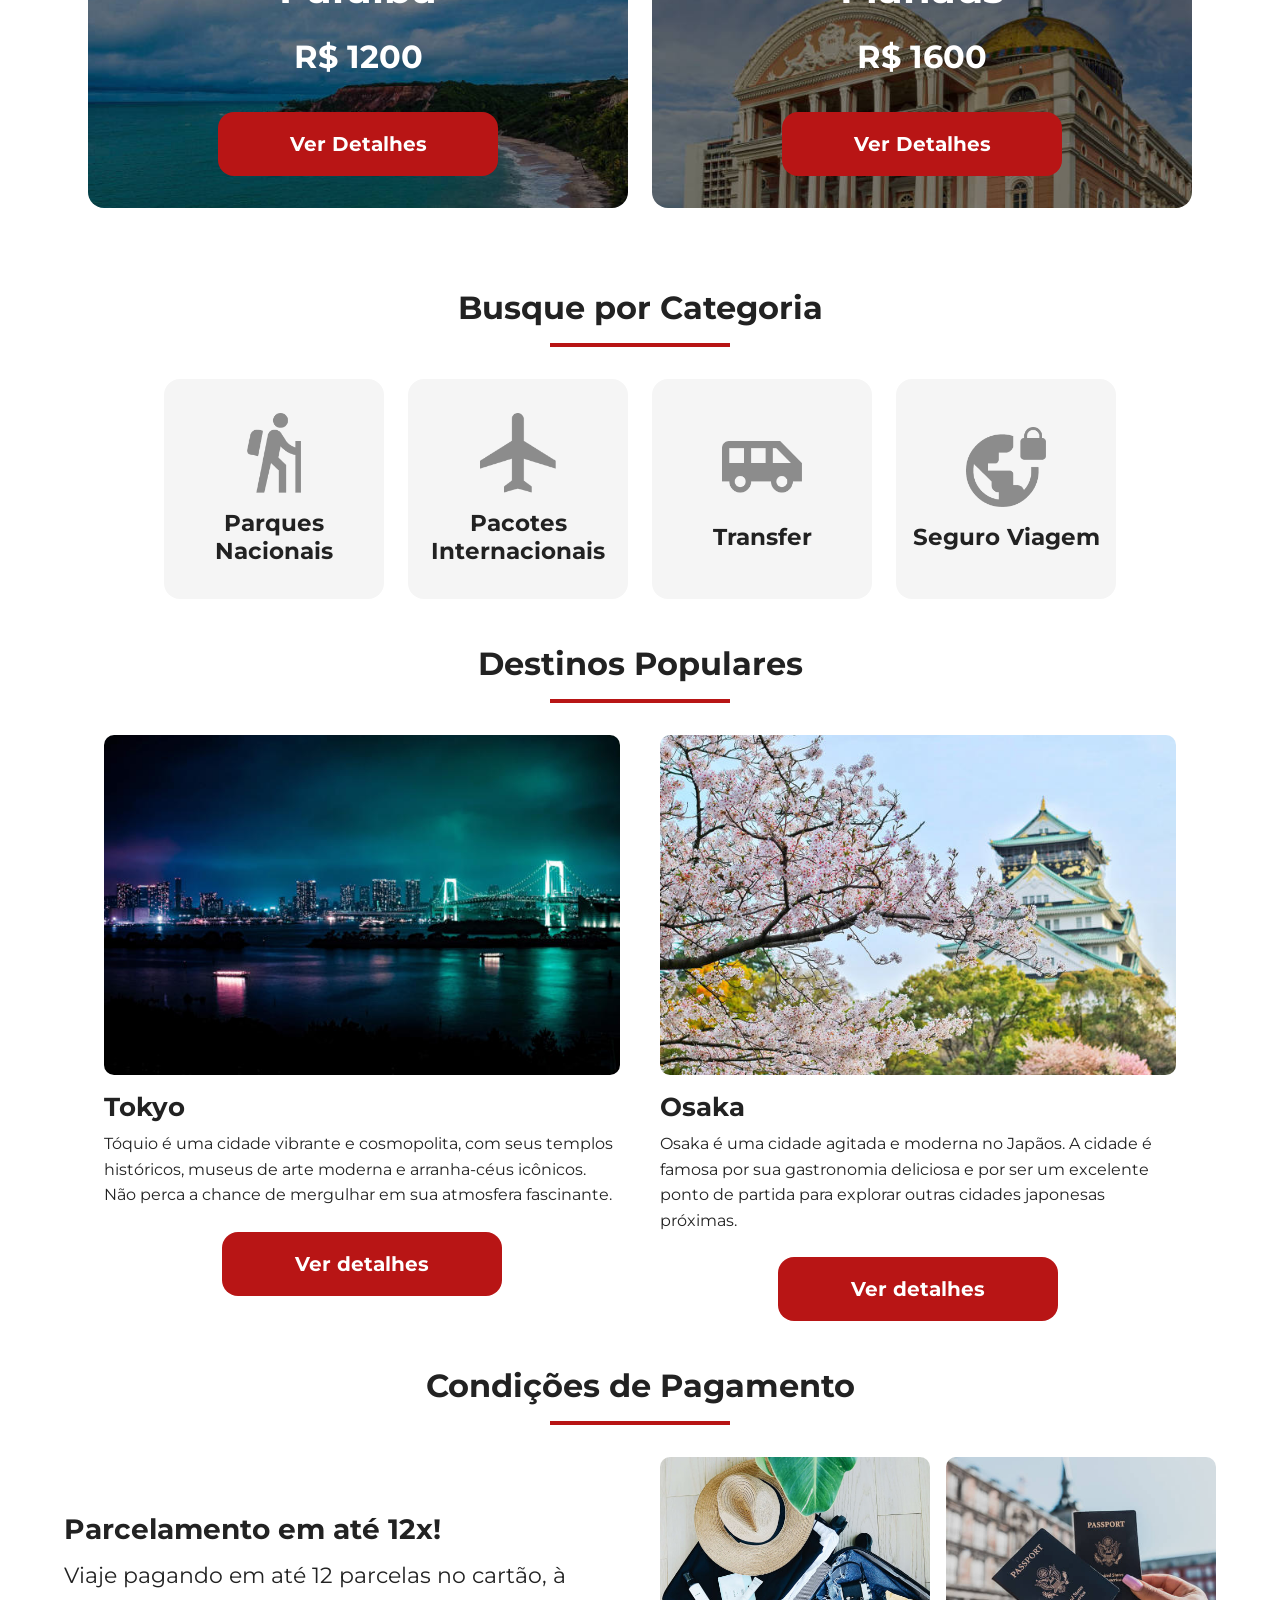
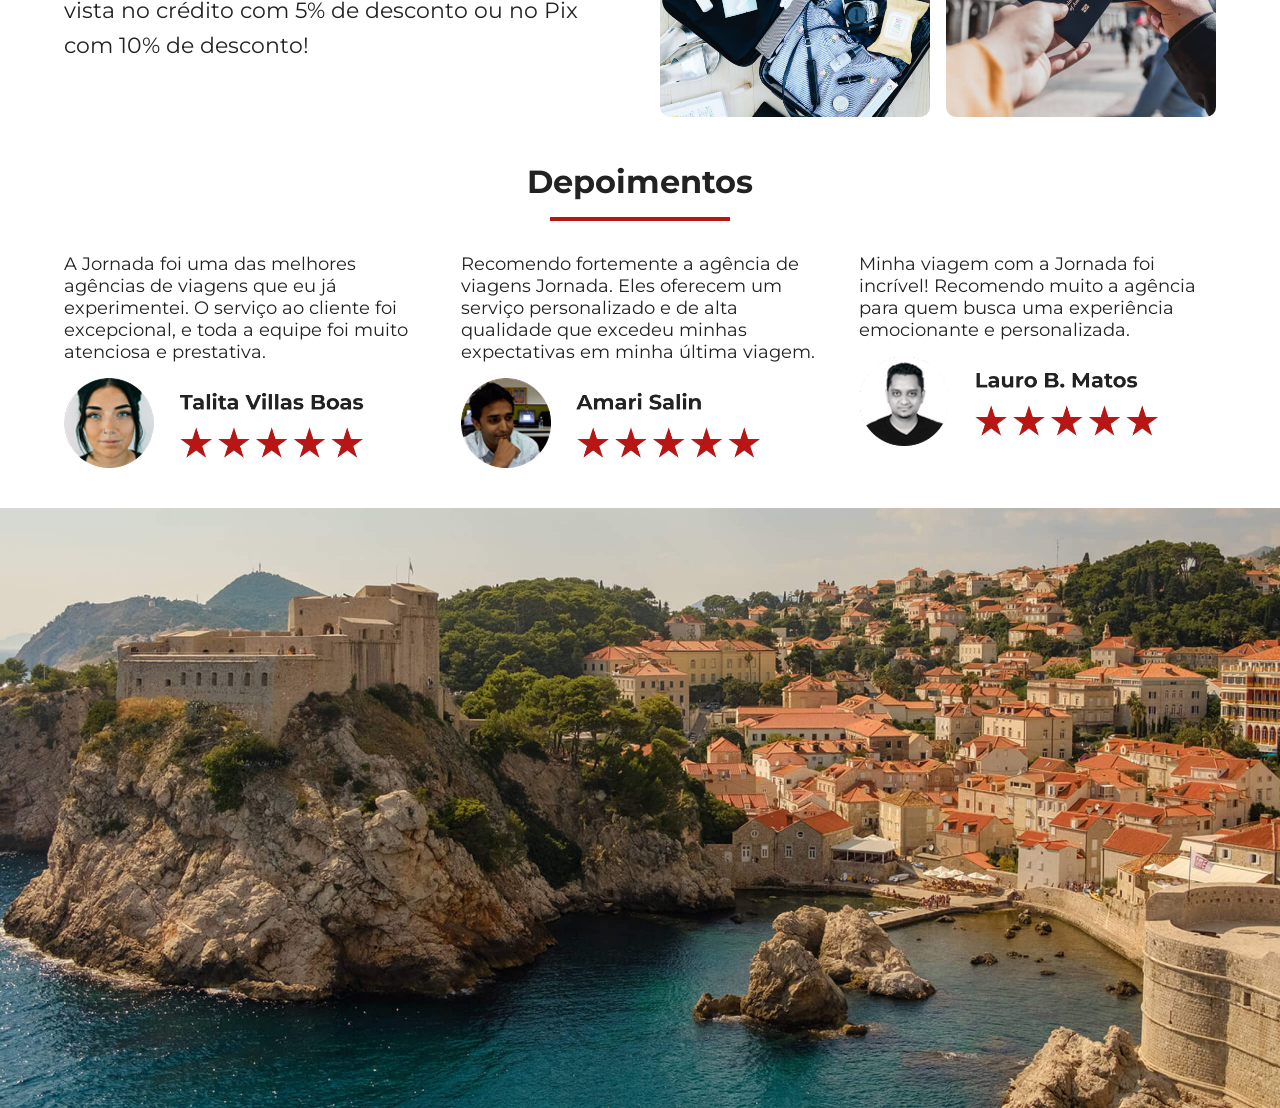
==== commit 8c6f3088: "Adiciona imagem ao final da pagina" ====
--- a/index.html
+++ b/index.html
@@ -200,6 +200,10 @@
       </div>
     </div>
   </section>
+
+  <section class="footer-hero">
+    <div class="footer-img"></div>
+  </section>
 </body>
 
 </html>
--- a/css/style.css
+++ b/css/style.css
@@ -5,4 +5,5 @@
 @import url(categories.css);
 @import url(destination.css);
 @import url(payment.css);
-@import url(feedbacks.css);+@import url(feedbacks.css);
+@import url(footer-hero.css);
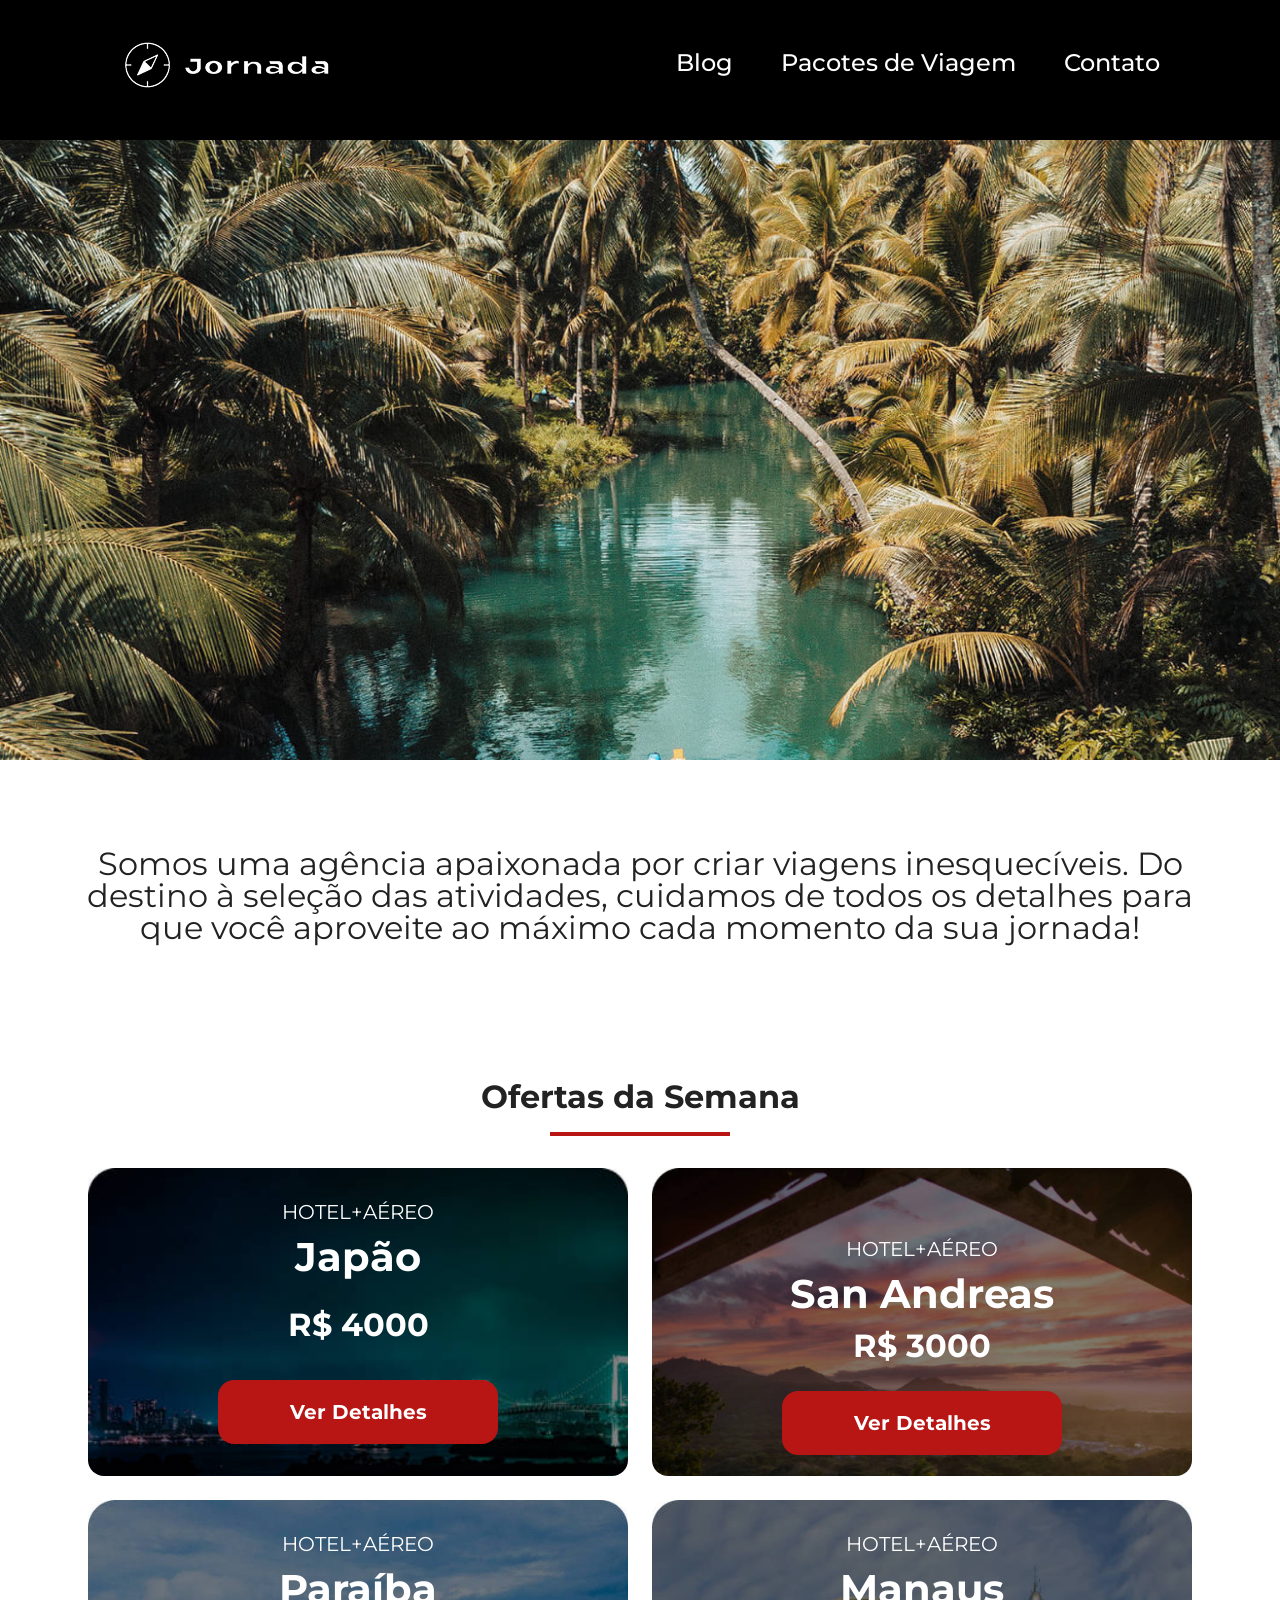
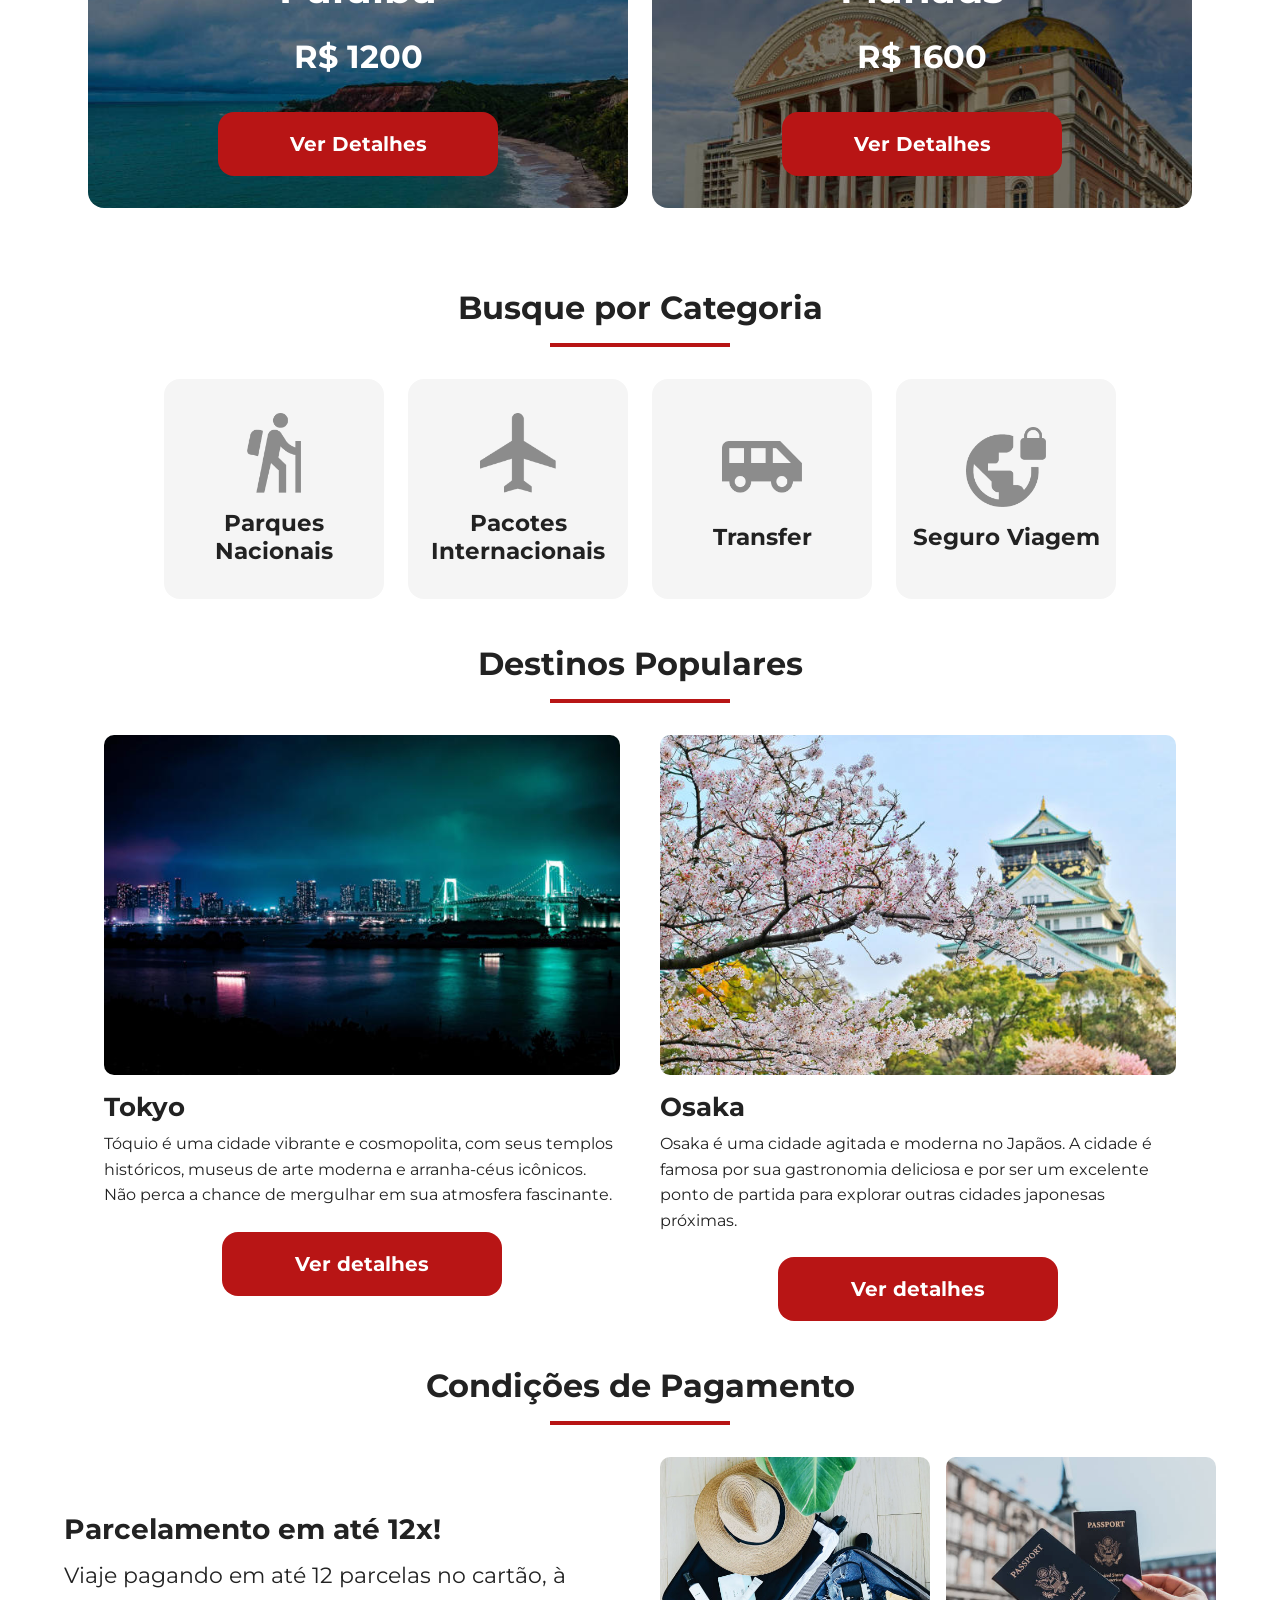
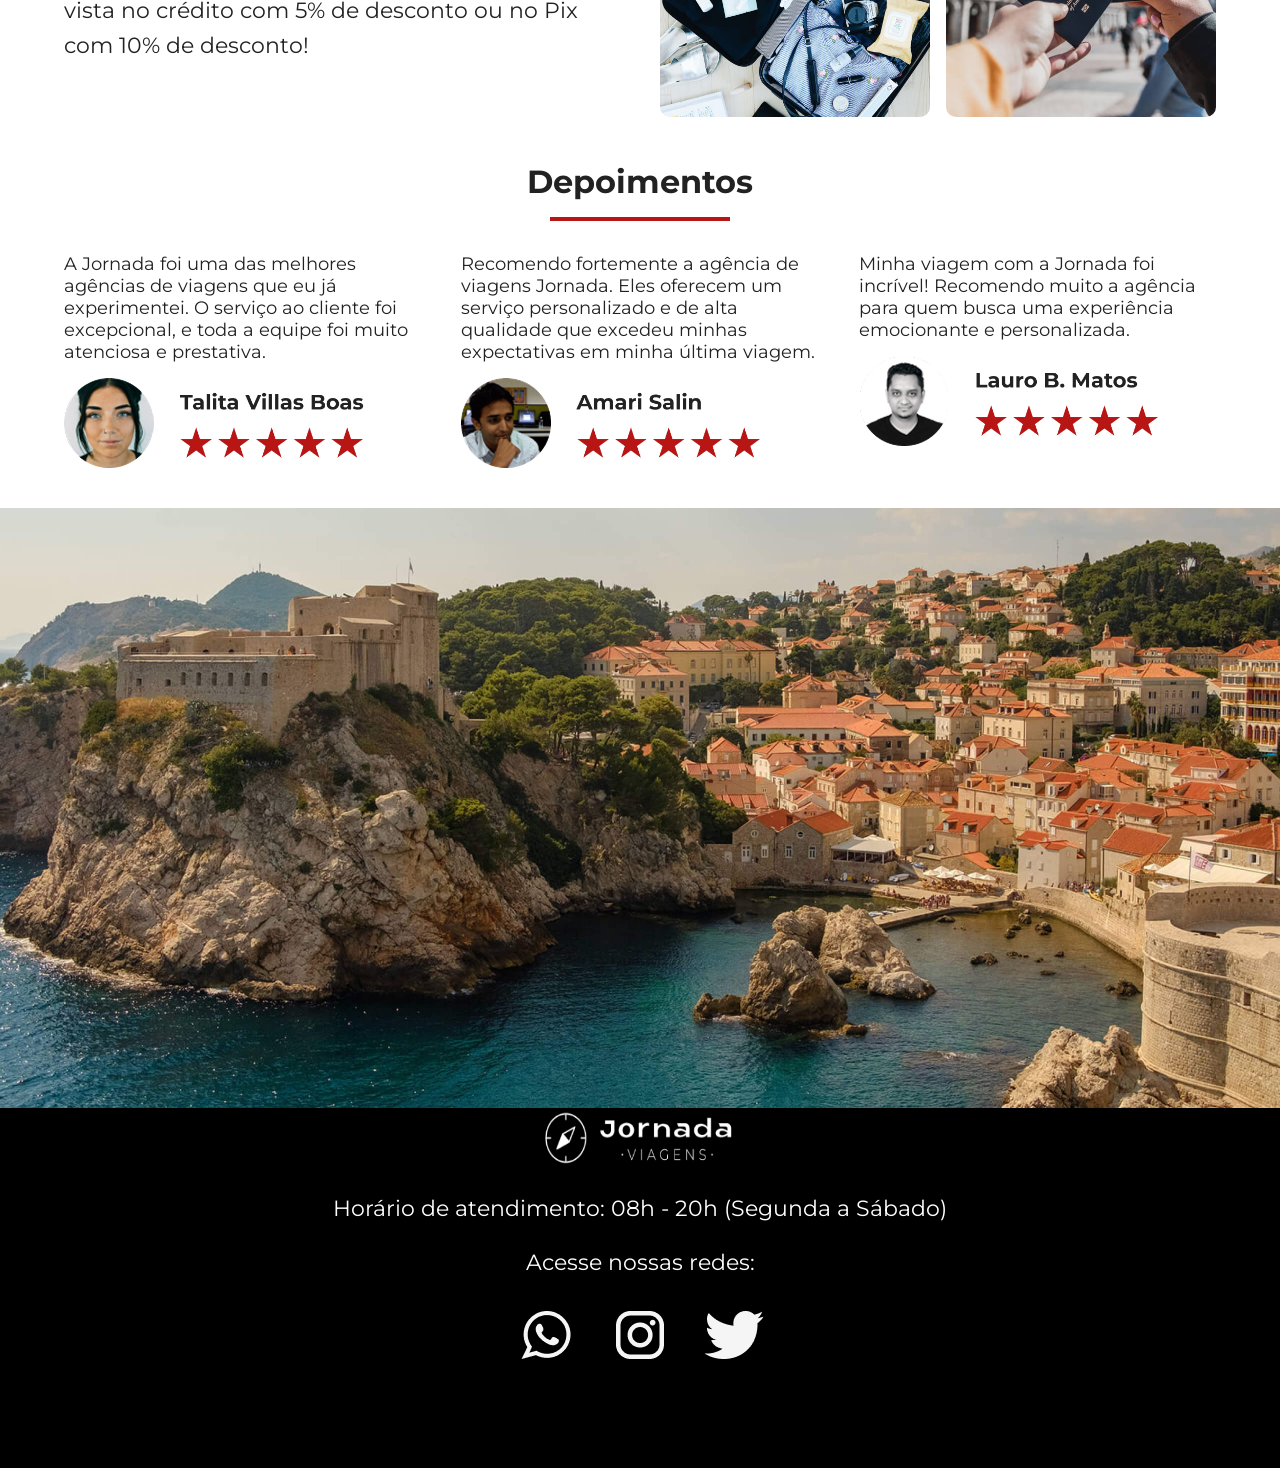
==== commit 8f198d63: "Finaliza pagina principal" ====
--- a/index.html
+++ b/index.html
@@ -206,4 +206,20 @@
   </section>
 </body>
 
+<footer class="footer-jornada">
+  <img src="img/logo-footer.png" alt="Logo da Jornada" class="img-footer">
+  <div class="text-footer">
+    <br>
+    <p>Horário de atendimento: 08h - 20h (Segunda a Sábado)</p>
+    <br>
+    <p>Acesse nossas redes:</p>
+    <br>
+  </div>
+  <div class="social-media">
+    <img src="img/logo-whatsapp.png" alt="Logo do Whatsapp">
+    <img src="img/logo-instagram.png" alt="Logo do Instagram">
+    <img src="img/logo-twitter.png" alt="Logo do Twitter">
+  </div>
+</footer>
+
 </html>
--- a/css/style.css
+++ b/css/style.css
@@ -6,4 +6,5 @@
 @import url(destination.css);
 @import url(payment.css);
 @import url(feedbacks.css);
-@import url(footer-hero.css);+@import url(footer-hero.css);
+@import url(footer.css);
